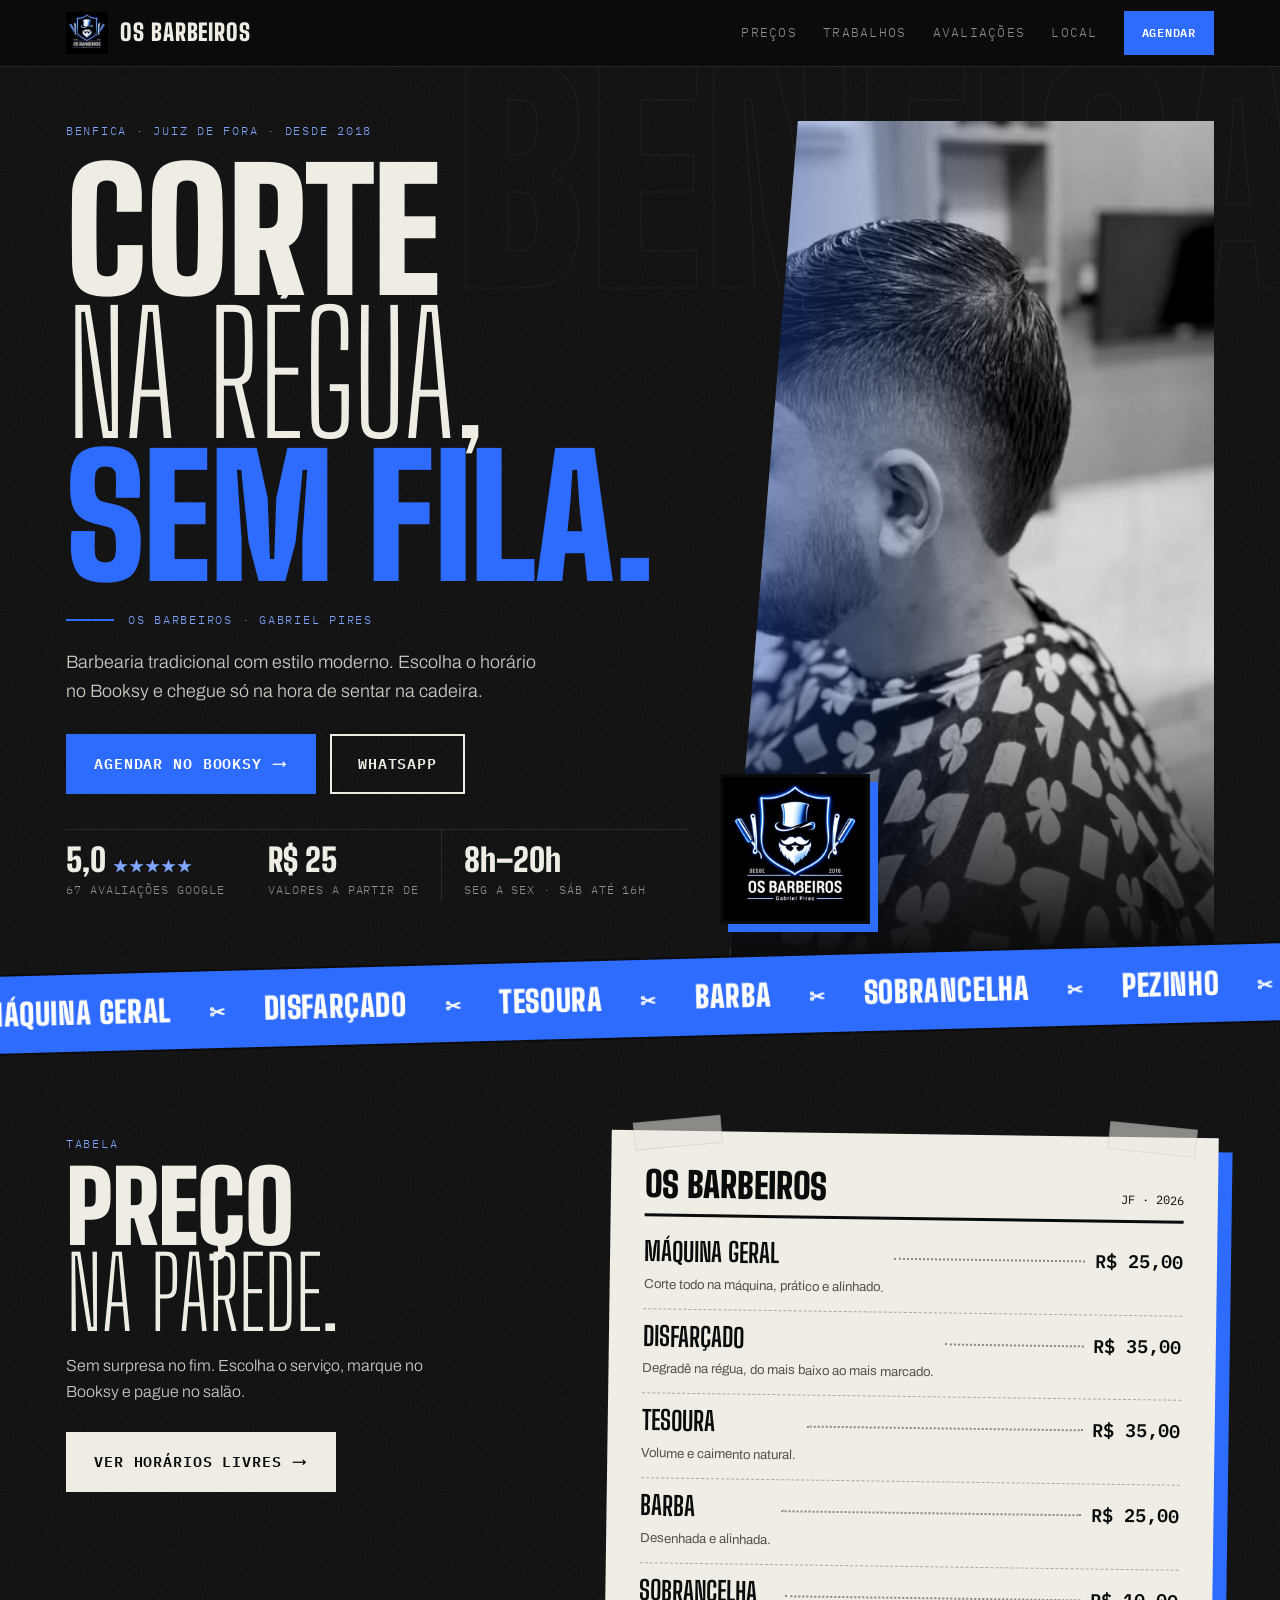
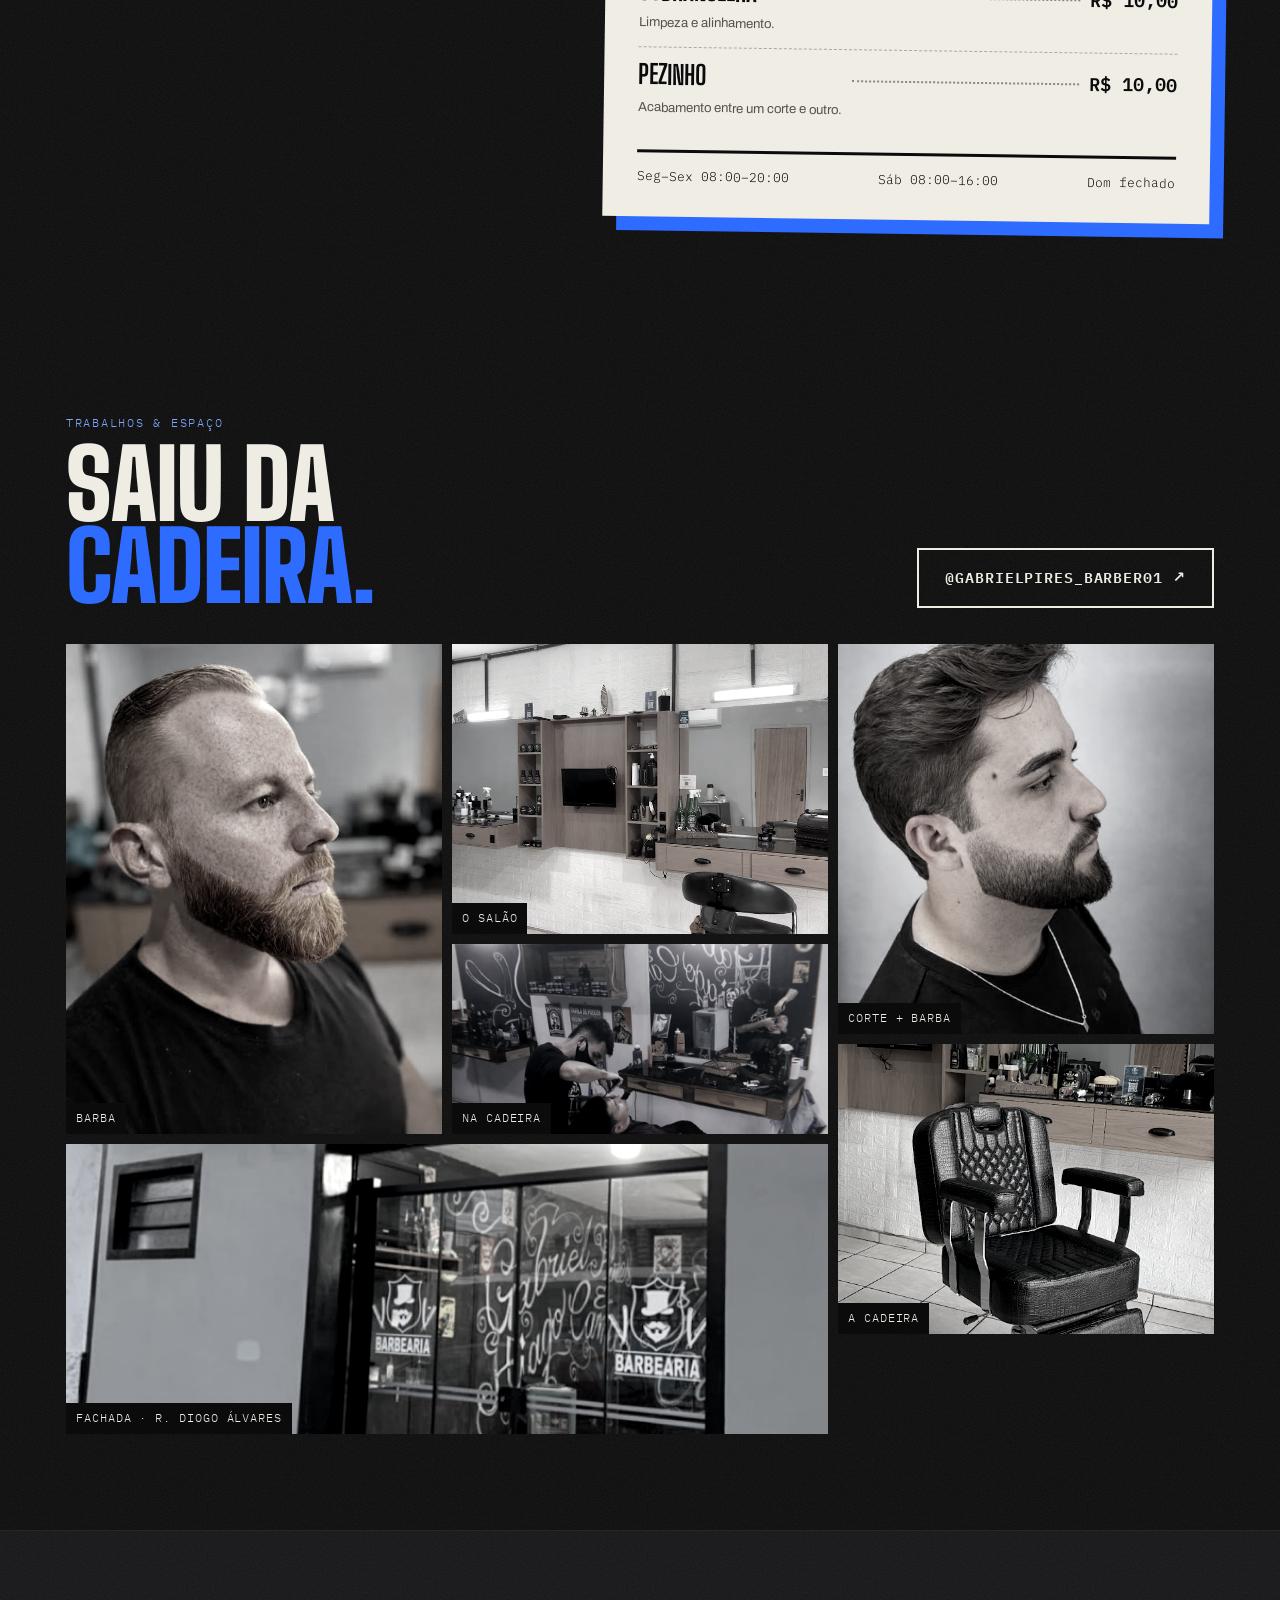
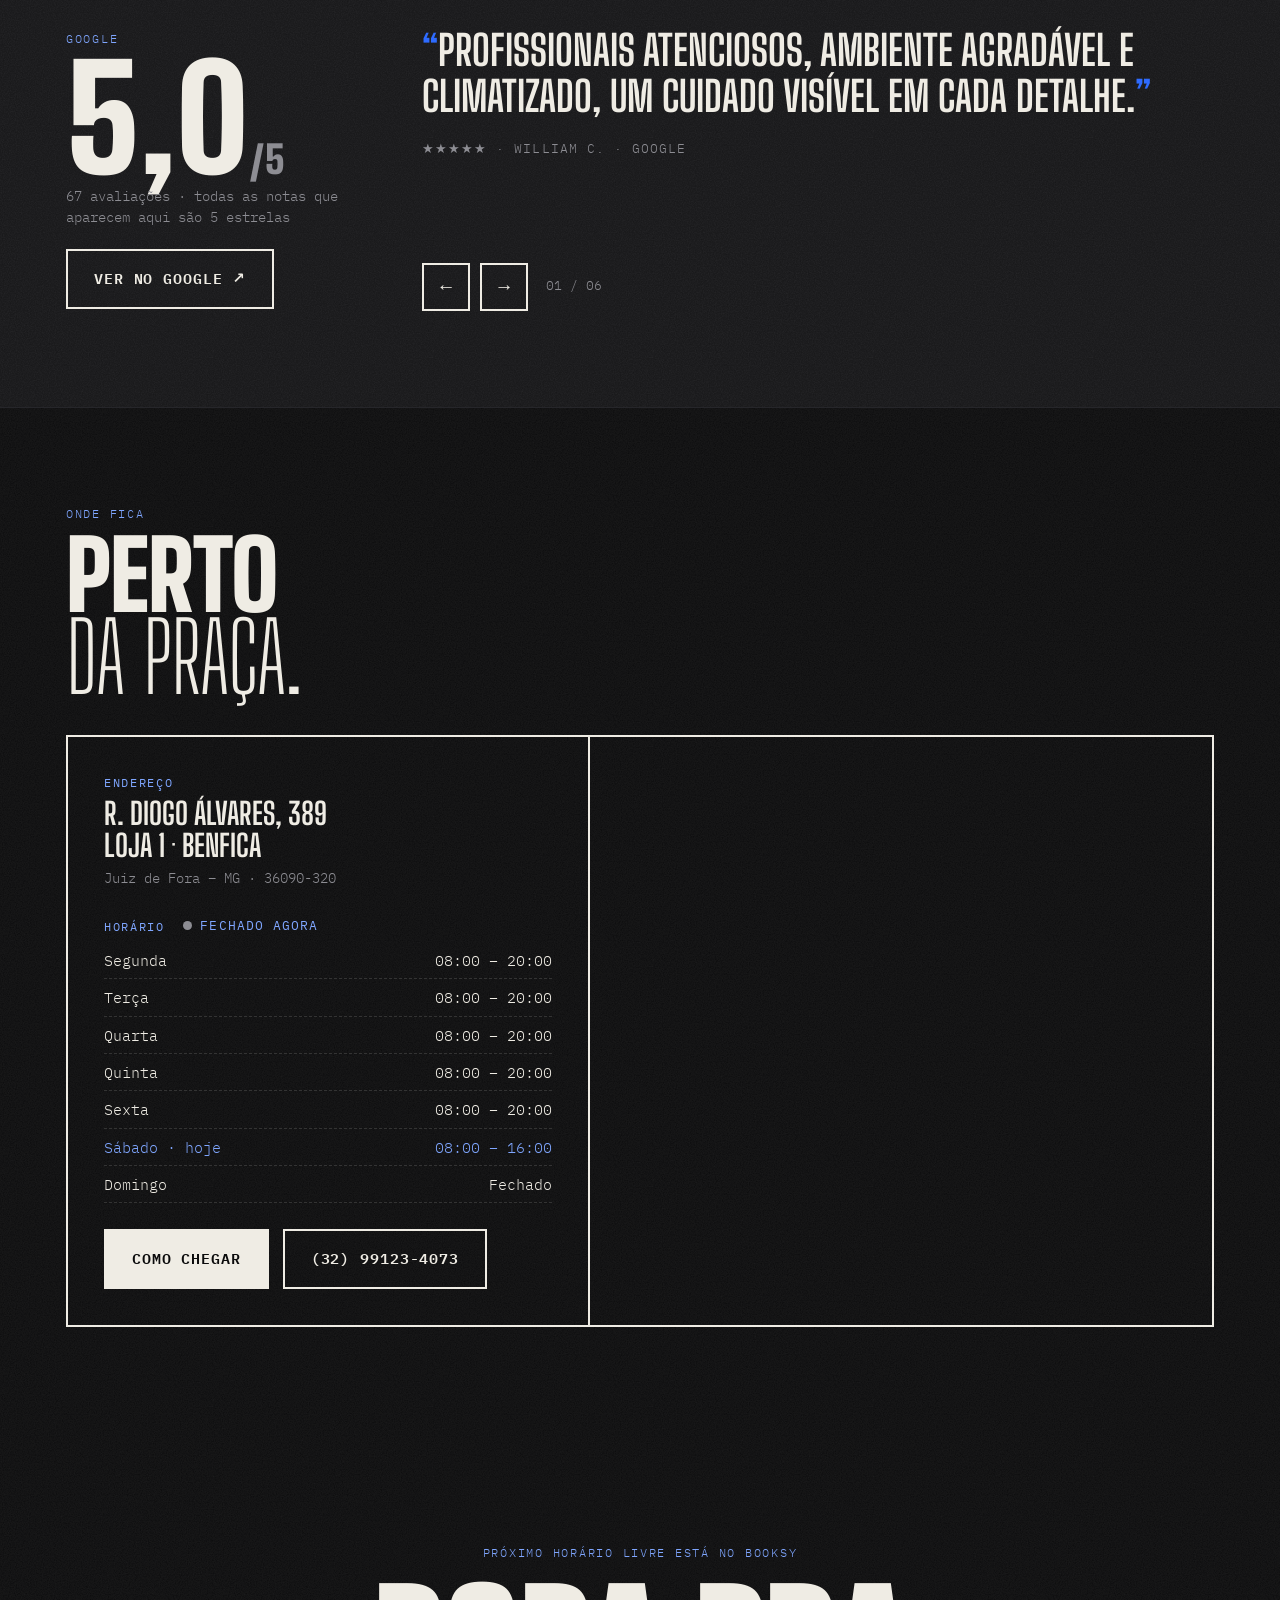
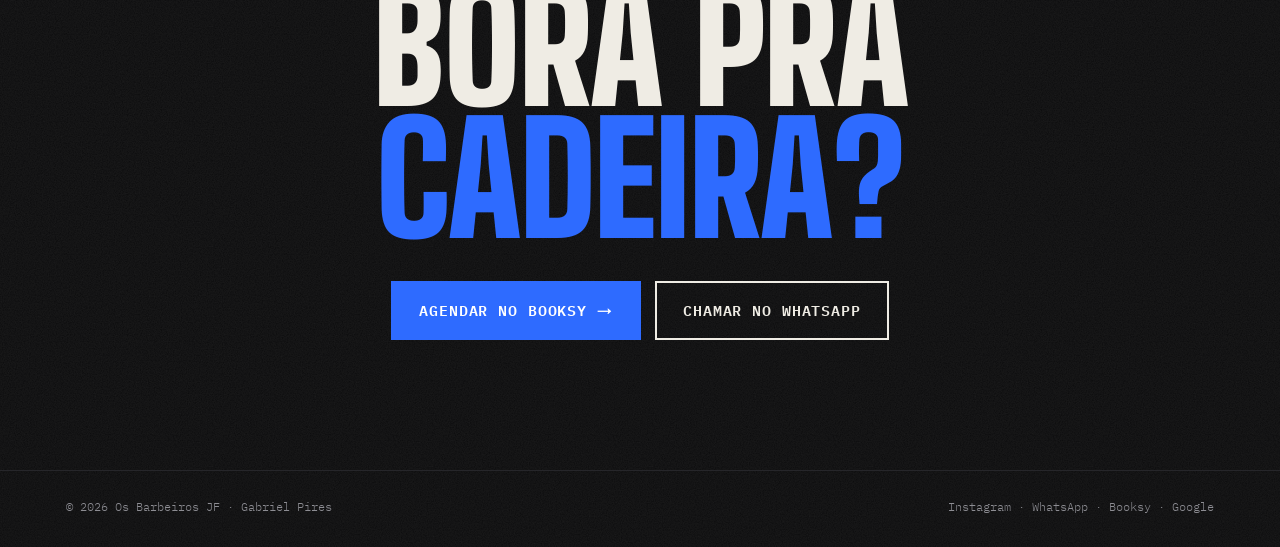
==== index.html @ b31a9f27 "Selo do topo: "valores a partir de" Co-Authored-By: Claude Opus 5.5 <noreply@anthropic.com>" ====
<!doctype html>
<html lang="pt-BR">
<head>
<meta charset="utf-8">
<meta name="viewport" content="width=device-width, initial-scale=1">
<title>Os Barbeiros JF · Gabriel Pires</title>
<meta name="description" content="Barbearia Os Barbeiros JF — Benfica, Juiz de Fora. Nota 5,0 no Google. Máquina, disfarçado, tesoura, barba. Agende pelo Booksy.">
<meta name="theme-color" content="#0b0b0c">
<link rel="icon" href="fotos/favicon.png">
<link rel="apple-touch-icon" href="fotos/logo-180.png">
<link rel="preconnect" href="https://fonts.googleapis.com">
<link rel="preconnect" href="https://fonts.gstatic.com" crossorigin>
<link href="https://fonts.googleapis.com/css2?family=Big+Shoulders+Display:wght@300;700;900&family=IBM+Plex+Mono:wght@400;600&family=Archivo:wght@300;400;600&display=swap" rel="stylesheet">
<style>
  /* ========= Identidade: asfalto, cartaz e azul elétrico da logo ========= */
  :root {
    --asfalto: #0b0b0c;
    --concreto: #151517;
    --concreto-2: #1f1f22;
    --cartaz: #efece4;
    --tinta: #0b0b0c;
    --cinza: #8d8d93;
    --azul: #2e6bff;
    --azul-claro: #7fa6ff;
    --display: "Big Shoulders Display", Impact, sans-serif;
    --mono: "IBM Plex Mono", ui-monospace, monospace;
    --texto: "Archivo", system-ui, sans-serif;
    --ruido: url("data:image/svg+xml,%3Csvg xmlns='http://www.w3.org/2000/svg' width='220' height='220'%3E%3Cfilter id='n'%3E%3CfeTurbulence type='fractalNoise' baseFrequency='.85' numOctaves='3' stitchTiles='stitch'/%3E%3CfeColorMatrix values='0 0 0 0 1 0 0 0 0 1 0 0 0 0 1 0 0 0 .07 0'/%3E%3C/filter%3E%3Crect width='100%25' height='100%25' filter='url(%23n)'/%3E%3C/svg%3E");
  }
  * { box-sizing: border-box; margin: 0; padding: 0; }
  html { scroll-behavior: smooth; }
  body { background: var(--asfalto) var(--ruido); color: var(--cartaz); font-family: var(--texto); font-weight: 300; line-height: 1.6; overflow-x: hidden; }
  a { color: inherit; text-decoration: none; }
  img { max-width: 100%; display: block; }
  .wrap { max-width: 1180px; margin: 0 auto; padding: 0 16px; }
  .mono { font-family: var(--mono); }
  .rotulo { font-family: var(--mono); font-size: .78rem; letter-spacing: .14em; text-transform: uppercase; color: var(--azul-claro); }
  .titulo { font-family: var(--display); font-weight: 900; text-transform: uppercase; line-height: .86; letter-spacing: -.01em; font-size: clamp(3rem, 9vw, 7.5rem); }
  .titulo .fino { font-weight: 300; }
  .titulo .azul { color: var(--azul); }
  section { padding: 96px 0; position: relative; }

  /* Botões: blocos sólidos, sem arredondar demais */
  .btn { display: inline-flex; align-items: center; gap: 10px; padding: 16px 26px; font-family: var(--mono); font-weight: 600; font-size: .92rem; letter-spacing: .06em; text-transform: uppercase; border: 2px solid var(--cartaz); transition: transform .15s, background .15s, color .15s, box-shadow .15s; }
  .btn:hover { transform: translate(-3px, -3px); box-shadow: 6px 6px 0 var(--azul); }
  .btn-azul { background: var(--azul); border-color: var(--azul); color: #fff; }
  .btn-azul:hover { box-shadow: 6px 6px 0 var(--cartaz); }
  .btn-claro { background: var(--cartaz); color: var(--tinta); }
  .btn-vazado { color: var(--cartaz); }
  .seta { font-family: var(--texto); font-weight: 600; }

  /* ========= Topo ========= */
  header { position: sticky; top: 0; z-index: 30; background: rgba(11,11,12,.92); backdrop-filter: blur(8px); border-bottom: 1px solid #26262a; }
  header .wrap { display: flex; align-items: center; justify-content: space-between; height: 66px; }
  .marca { display: flex; align-items: center; gap: 12px; }
  .marca img { width: 42px; height: 42px; }
  .marca b { font-family: var(--display); font-weight: 900; font-size: 1.45rem; letter-spacing: .04em; }
  nav { display: flex; gap: 26px; align-items: center; }
  nav a.link { font-family: var(--mono); font-size: .8rem; text-transform: uppercase; letter-spacing: .1em; color: var(--cinza); }
  nav a.link:hover { color: var(--cartaz); }
  nav .btn { padding: 10px 16px; font-size: .78rem; }
  @media (max-width: 860px) { nav a.link { display: none; } }

  /* ========= Hero ========= */
  .hero { padding: 54px 0 0; overflow: hidden; }
  .hero .grade { display: grid; grid-template-columns: 1.15fr 1fr; gap: 40px; align-items: end; }
  @media (max-width: 900px) { .hero .grade { grid-template-columns: 1fr; } }
  .hero .titulo { font-size: clamp(4.2rem, 13vw, 10.5rem); }
  .hero .titulo span { display: block; }
  .linha-entra { opacity: 0; transform: translateY(40%); animation: entra .8s cubic-bezier(.2,.8,.2,1) forwards; }
  @keyframes entra { to { opacity: 1; transform: none; } }
  .hero .assinatura { display: flex; align-items: center; gap: 14px; margin: 22px 0 18px; }
  .hero .assinatura::before { content: ""; width: 48px; height: 2px; background: var(--azul); }
  .hero p.lead { max-width: 470px; font-size: 1.12rem; color: #c9c7c0; }
  .ctas { display: flex; flex-wrap: wrap; gap: 14px; margin-top: 28px; }
  .fatos { display: grid; grid-template-columns: repeat(3, auto); gap: 0; margin-top: 36px; border-top: 1px solid #2a2a2e; width: max-content; max-width: 100%; }
  .fatos div { padding: 14px 22px 0 0; margin-right: 22px; border-right: 1px solid #2a2a2e; }
  .fatos div:last-child { border-right: 0; }
  .fatos b { display: block; font-family: var(--display); font-weight: 900; font-size: 2rem; line-height: 1; }
  .fatos small { font-family: var(--mono); font-size: .72rem; color: var(--cinza); text-transform: uppercase; letter-spacing: .08em; }
  .fatos .estrelas { color: var(--azul-claro); letter-spacing: 2px; }
  @media (max-width: 520px) { .fatos { grid-template-columns: 1fr 1fr; } .fatos div:nth-child(3) { display: none; } }

  .hero-foto { position: relative; align-self: stretch; min-height: 520px; }
  .hero-foto .foto { position: absolute; inset: 0 0 0 0; clip-path: polygon(14% 0, 100% 0, 100% 100%, 0 100%); overflow: hidden; }
  .hero-foto .foto img { width: 100%; height: 100%; object-fit: cover; filter: grayscale(1) contrast(1.15) brightness(.85); }
  .hero-foto .foto::after { content: ""; position: absolute; inset: 0; background: linear-gradient(0deg, var(--asfalto) 0%, transparent 35%), linear-gradient(90deg, rgba(46,107,255,.35), transparent 60%); mix-blend-mode: normal; }
  .hero-foto .selo { position: absolute; left: -10px; bottom: 34px; width: 150px; border: 3px solid var(--asfalto); box-shadow: 8px 8px 0 var(--azul); }
  @media (max-width: 900px) { .hero-foto { min-height: 360px; margin: 0 -16px; } .hero-foto .foto { clip-path: polygon(0 8%, 100% 0, 100% 100%, 0 100%); } .hero-foto .selo { left: 16px; width: 110px; } }
  .letreiro { position: absolute; right: -2vw; top: 0; font-family: var(--display); font-weight: 900; font-size: 22vw; line-height: .8; color: transparent; -webkit-text-stroke: 1px rgba(239,236,228,.06); pointer-events: none; white-space: nowrap; z-index: -1; }

  /* ========= Faixa rolando ========= */
  .faixa { background: var(--azul); color: #fff; overflow: hidden; transform: rotate(-1.5deg); margin: 0 -20px; border-top: 2px solid var(--asfalto); border-bottom: 2px solid var(--asfalto); }
  .faixa div { display: flex; gap: 38px; width: max-content; padding: 14px 0; animation: rola 28s linear infinite; font-family: var(--display); font-weight: 900; font-size: 1.9rem; text-transform: uppercase; letter-spacing: .02em; }
  .faixa span::after { content: "✂"; margin-left: 38px; font-size: 1.2rem; vertical-align: middle; }
  @keyframes rola { to { transform: translateX(-50%); } }

  /* ========= Preços: cartaz colado na parede ========= */
  .precos .grade { display: grid; grid-template-columns: 1fr 1.25fr; gap: 56px; align-items: start; }
  @media (max-width: 900px) { .precos .grade { grid-template-columns: 1fr; gap: 32px; } }
  .precos .titulo { font-size: clamp(3.2rem, 8vw, 6.2rem); margin: 10px 0 18px; }
  .precos p.lead { color: #c9c7c0; max-width: 380px; }
  .cartaz { background: var(--cartaz) var(--ruido); color: var(--tinta); padding: 36px 34px 30px; transform: rotate(.8deg); box-shadow: 14px 14px 0 var(--azul); position: relative; }
  .cartaz::before, .cartaz::after { content: ""; position: absolute; top: -12px; width: 86px; height: 26px; background: rgba(239,236,228,.55); border: 1px solid rgba(0,0,0,.08); }
  .cartaz::before { left: 22px; transform: rotate(-6deg); }
  .cartaz::after { right: 22px; transform: rotate(5deg); }
  .cartaz h3 { font-family: var(--display); font-weight: 900; font-size: 2.2rem; text-transform: uppercase; line-height: 1; border-bottom: 3px solid var(--tinta); padding-bottom: 12px; margin-bottom: 8px; display: flex; justify-content: space-between; align-items: baseline; }
  .cartaz h3 small { font-family: var(--mono); font-size: .75rem; font-weight: 400; }
  .item-preco { display: flex; align-items: baseline; gap: 10px; padding: 14px 0; border-bottom: 1px dashed rgba(11,11,12,.3); }
  .item-preco:last-of-type { border-bottom: 0; }
  .item-preco b { font-family: var(--display); font-weight: 700; font-size: 1.65rem; text-transform: uppercase; line-height: 1; }
  .item-preco i { flex: 1; border-bottom: 2px dotted rgba(11,11,12,.45); transform: translateY(-5px); }
  .item-preco span { font-family: var(--mono); font-weight: 600; font-size: 1.15rem; white-space: nowrap; }
  .item-preco > div { min-width: 0; }
  .item-preco small { display: block; font-size: .82rem; color: #55534d; margin-top: 4px; font-weight: 400; }
  .cartaz .rodape { margin-top: 18px; padding-top: 14px; border-top: 3px solid var(--tinta); display: flex; justify-content: space-between; flex-wrap: wrap; gap: 10px; font-family: var(--mono); font-size: .8rem; }

  /* ========= Trabalhos ========= */
  .cab { display: flex; justify-content: space-between; align-items: end; gap: 20px; flex-wrap: wrap; margin-bottom: 36px; }
  .cab .titulo { font-size: clamp(3rem, 8vw, 6rem); margin-top: 10px; }
  .mosaico { display: grid; grid-template-columns: repeat(12, 1fr); grid-auto-rows: 90px; gap: 10px; }
  .mosaico a { position: relative; overflow: hidden; background: var(--concreto-2); }
  .mosaico img { width: 100%; height: 100%; object-fit: cover; filter: grayscale(.85) contrast(1.1); transition: filter .35s, transform .5s; }
  .mosaico a:hover img { filter: none; transform: scale(1.04); }
  .mosaico a::after { content: attr(data-legenda); position: absolute; left: 0; bottom: 0; background: var(--asfalto); color: var(--cartaz); font-family: var(--mono); font-size: .72rem; text-transform: uppercase; letter-spacing: .08em; padding: 6px 10px; }
  .m1 { grid-column: span 4; grid-row: span 5; } .m2 { grid-column: span 4; grid-row: span 3; } .m3 { grid-column: span 4; grid-row: span 4; }
  .m4 { grid-column: span 4; grid-row: span 2; } .m5 { grid-column: span 4; grid-row: span 3; } .m6 { grid-column: span 8; grid-row: span 3; }
  @media (max-width: 760px) { .mosaico { grid-template-columns: repeat(2, 1fr); grid-auto-rows: 150px; } .mosaico a { grid-column: span 1 !important; grid-row: span 1 !important; } .mosaico .m1, .mosaico .m6 { grid-column: span 2 !important; grid-row: span 2 !important; } }

  /* ========= Avaliações ========= */
  .avaliacoes { background: var(--concreto) var(--ruido); border-top: 1px solid #26262a; border-bottom: 1px solid #26262a; }
  .aval-grade { display: grid; grid-template-columns: 300px 1fr; gap: 56px; align-items: center; }
  @media (max-width: 860px) { .aval-grade { grid-template-columns: 1fr; gap: 28px; } }
  .nota { font-family: var(--display); font-weight: 900; font-size: 9rem; line-height: .8; }
  .nota small { font-size: 2.4rem; color: var(--cinza); }
  .citacao { position: relative; min-height: 210px; }
  .citacao blockquote { font-family: var(--display); font-weight: 700; font-size: clamp(1.7rem, 3.4vw, 2.6rem); line-height: 1.12; text-transform: uppercase; }
  .citacao blockquote::before { content: "“"; color: var(--azul); }
  .citacao blockquote::after { content: "”"; color: var(--azul); }
  .citacao cite { display: block; margin-top: 18px; font-style: normal; font-family: var(--mono); font-size: .82rem; color: var(--cinza); text-transform: uppercase; letter-spacing: .08em; }
  .citacao .troca { animation: aparece .45s ease; }
  @keyframes aparece { from { opacity: 0; transform: translateY(10px); } }
  .controles { display: flex; gap: 10px; align-items: center; margin-top: 26px; }
  .controles button { width: 48px; height: 48px; background: transparent; color: var(--cartaz); border: 2px solid var(--cartaz); font-size: 1.2rem; cursor: pointer; transition: background .15s, color .15s; }
  .controles button:hover { background: var(--cartaz); color: var(--tinta); }
  .controles .cont { font-family: var(--mono); font-size: .8rem; color: var(--cinza); margin-left: 8px; }

  /* ========= Local ========= */
  .local .grade { display: grid; grid-template-columns: 1fr 1.2fr; gap: 0; border: 2px solid var(--cartaz); }
  @media (max-width: 860px) { .local .grade { grid-template-columns: 1fr; } }
  .local .info { padding: 36px; display: grid; gap: 26px; align-content: start; }
  .local h4 { font-family: var(--mono); font-size: .75rem; letter-spacing: .14em; text-transform: uppercase; color: var(--azul-claro); margin-bottom: 6px; font-weight: 400; }
  .local .end { font-family: var(--display); font-weight: 700; font-size: 1.9rem; line-height: 1.05; text-transform: uppercase; }
  .horarios { font-family: var(--mono); font-size: .95rem; }
  .horarios div { display: flex; justify-content: space-between; gap: 12px; padding: 6px 0; border-bottom: 1px dashed #333; }
  .horarios .hoje { color: var(--azul-claro); }
  .status { display: inline-flex; align-items: center; gap: 8px; font-family: var(--mono); font-size: .8rem; text-transform: uppercase; letter-spacing: .08em; }
  .status::before { content: ""; width: 9px; height: 9px; border-radius: 50%; background: var(--cinza); }
  .status.aberto::before { background: #2ee67a; box-shadow: 0 0 10px #2ee67a; }
  .mapa { min-height: 420px; border-left: 2px solid var(--cartaz); }
  @media (max-width: 860px) { .mapa { border-left: 0; border-top: 2px solid var(--cartaz); min-height: 320px; } }
  .mapa iframe { width: 100%; height: 100%; min-height: inherit; border: 0; filter: grayscale(1) invert(.92) contrast(1.05); display: block; }

  /* ========= Final ========= */
  .final { text-align: center; padding: 120px 0 130px; overflow: hidden; }
  .final .titulo { font-size: clamp(3.6rem, 12vw, 10rem); }
  .final .ctas { justify-content: center; }
  footer { border-top: 1px solid #26262a; padding: 26px 0 30px; font-family: var(--mono); font-size: .78rem; color: var(--cinza); }
  footer .wrap { display: flex; flex-wrap: wrap; gap: 14px; justify-content: space-between; }
  footer a:hover { color: var(--cartaz); }

  /* ========= Barra fixa no celular (agendar rápido) ========= */
  .barra-cel { display: none; }
  @media (max-width: 760px) {
    .barra-cel { display: grid; grid-template-columns: 1.6fr 1fr; position: fixed; left: 0; right: 0; bottom: 0; z-index: 40; border-top: 2px solid var(--asfalto); }
    .barra-cel a { padding: 17px 10px; text-align: center; font-family: var(--mono); font-weight: 600; font-size: .9rem; text-transform: uppercase; letter-spacing: .06em; }
    .barra-cel .ag { background: var(--azul); color: #fff; }
    .barra-cel .wa { background: var(--cartaz); color: var(--tinta); }
    body { padding-bottom: 58px; }
    section { padding: 72px 0; }
  }

  .revela { opacity: 0; transform: translateY(28px); transition: opacity .7s, transform .7s; }
  .revela.on { opacity: 1; transform: none; }
  @media (prefers-reduced-motion: reduce) {
    *, *::before, *::after { animation: none !important; transition: none !important; }
    .linha-entra, .revela { opacity: 1; transform: none; }
  }
</style>
</head>
<body>

<header>
  <div class="wrap">
    <a href="#" class="marca"><img src="fotos/logo.jpg" alt="Logo Os Barbeiros"><b>OS BARBEIROS</b></a>
    <nav>
      <a class="link" href="#precos">Preços</a>
      <a class="link" href="#trabalhos">Trabalhos</a>
      <a class="link" href="#avaliacoes">Avaliações</a>
      <a class="link" href="#local">Local</a>
      <a class="btn btn-azul js-booksy" href="#" target="_blank" rel="noopener">Agendar</a>
    </nav>
  </div>
</header>

<main>
  <!-- HERO -->
  <section class="hero">
    <div class="letreiro" aria-hidden="true">BENFICA</div>
    <div class="wrap grade">
      <div style="padding-bottom:56px">
        <div class="rotulo linha-entra" style="animation-delay:.05s">Benfica · Juiz de Fora · desde 2018</div>
        <h1 class="titulo" style="margin-top:18px">
          <span class="linha-entra" style="animation-delay:.15s">Corte</span>
          <span class="linha-entra fino" style="animation-delay:.27s">na régua,</span>
          <span class="linha-entra azul" style="animation-delay:.39s">sem fila.</span>
        </h1>
        <div class="assinatura rotulo linha-entra" style="animation-delay:.55s">Os Barbeiros · Gabriel Pires</div>
        <p class="lead linha-entra" style="animation-delay:.62s">Barbearia tradicional com estilo moderno. Escolha o horário no Booksy e chegue só na hora de sentar na cadeira.</p>
        <div class="ctas linha-entra" style="animation-delay:.72s">
          <a class="btn btn-azul js-booksy" href="#" target="_blank" rel="noopener">Agendar no Booksy <span class="seta">→</span></a>
          <a class="btn btn-vazado js-whatsapp" href="#" target="_blank" rel="noopener">WhatsApp</a>
        </div>
        <div class="fatos linha-entra" style="animation-delay:.85s">
          <a class="js-google" href="#" target="_blank" rel="noopener"><div><b>5,0 <span class="estrelas" style="font-size:1rem">★★★★★</span></b><small>67 avaliações Google</small></div></a>
          <div><b>R$ 25</b><small>valores a partir de</small></div>
          <div><b>8h–20h</b><small>seg a sex · sáb até 16h</small></div>
        </div>
      </div>
      <div class="hero-foto linha-entra" style="animation-delay:.3s">
        <div class="foto"><img src="fotos/corte2.jpg" alt="Corte disfarçado feito na barbearia"></div>
        <img class="selo" src="fotos/logo.jpg" alt="">
      </div>
    </div>
  </section>

  <div class="faixa" aria-hidden="true"><div id="faixa"></div></div>

  <!-- PREÇOS -->
  <section id="precos" class="precos">
    <div class="wrap grade revela">
      <div>
        <div class="rotulo">Tabela</div>
        <h2 class="titulo">Preço<br><span class="fino">na parede.</span></h2>
        <p class="lead">Sem surpresa no fim. Escolha o serviço, marque no Booksy e pague no salão.</p>
        <div class="ctas"><a class="btn btn-claro js-booksy" href="#" target="_blank" rel="noopener">Ver horários livres <span class="seta">→</span></a></div>
      </div>
      <div class="cartaz">
        <h3>Os Barbeiros <small>JF · 2026</small></h3>
        <div id="lista-precos"></div>
        <div class="rodape"><span>Seg–Sex 08:00–20:00</span><span>Sáb 08:00–16:00</span><span>Dom fechado</span></div>
      </div>
    </div>
  </section>

  <!-- TRABALHOS -->
  <section id="trabalhos">
    <div class="wrap revela">
      <div class="cab">
        <div><div class="rotulo">Trabalhos &amp; espaço</div><h2 class="titulo">Saiu da<br><span class="azul">cadeira.</span></h2></div>
        <a class="btn btn-vazado js-instagram" href="#" target="_blank" rel="noopener">@gabrielpires_barber01 <span class="seta">↗</span></a>
      </div>
      <div class="mosaico">
        <a class="m1 js-instagram" href="#" target="_blank" rel="noopener" data-legenda="Barba"><img src="fotos/corte1.jpg" alt="Barba ruiva modelada" loading="lazy"></a>
        <a class="m2 js-google" href="#" target="_blank" rel="noopener" data-legenda="O salão"><img src="fotos/salao2.jpg" alt="Bancadas do salão" loading="lazy"></a>
        <a class="m3 js-instagram" href="#" target="_blank" rel="noopener" data-legenda="Corte + barba"><img src="fotos/corte3.jpg" alt="Corte com barba alinhada" loading="lazy"></a>
        <a class="m4 js-google" href="#" target="_blank" rel="noopener" data-legenda="Na cadeira"><img src="fotos/atendimento.jpg" alt="Barbeiro atendendo" loading="lazy"></a>
        <a class="m5 js-google" href="#" target="_blank" rel="noopener" data-legenda="A cadeira"><img src="fotos/cadeira.jpg" alt="Cadeira de barbeiro" loading="lazy"></a>
        <a class="m6 js-google" href="#" target="_blank" rel="noopener" data-legenda="Fachada · R. Diogo Álvares"><img src="fotos/fachada.jpg" alt="Fachada da barbearia" loading="lazy" style="object-position:center 55%"></a>
      </div>
    </div>
  </section>

  <!-- AVALIAÇÕES -->
  <section id="avaliacoes" class="avaliacoes">
    <div class="wrap aval-grade revela">
      <div>
        <div class="rotulo">Google</div>
        <div class="nota" style="margin-top:12px">5,0<small>/5</small></div>
        <p class="mono" style="color:var(--cinza);font-size:.85rem;margin-top:10px">67 avaliações · todas as notas que aparecem aqui são 5 estrelas</p>
        <a class="btn btn-vazado js-google" href="#" target="_blank" rel="noopener" style="margin-top:20px">Ver no Google <span class="seta">↗</span></a>
      </div>
      <div>
        <div class="citacao" id="citacao" aria-live="polite"></div>
        <div class="controles">
          <button id="ant" aria-label="Avaliação anterior">←</button>
          <button id="prox" aria-label="Próxima avaliação">→</button>
          <span class="cont" id="cont"></span>
        </div>
      </div>
    </div>
  </section>

  <!-- LOCAL -->
  <section id="local" class="local">
    <div class="wrap revela">
      <div class="cab"><div><div class="rotulo">Onde fica</div><h2 class="titulo">Perto<br><span class="fino">da praça.</span></h2></div></div>
      <div class="grade">
        <div class="info">
          <div><h4>Endereço</h4><p class="end">R. Diogo Álvares, 389<br>Loja 1 · Benfica</p><p class="mono" style="color:var(--cinza);font-size:.85rem;margin-top:6px">Juiz de Fora – MG · 36090-320</p></div>
          <div><h4>Horário <span class="status" id="status" style="margin-left:10px"></span></h4><div class="horarios" id="horarios"></div></div>
          <div class="ctas" style="margin-top:0">
            <a class="btn btn-claro js-google" href="#" target="_blank" rel="noopener">Como chegar</a>
            <a class="btn btn-vazado js-whatsapp" href="#" target="_blank" rel="noopener">(32) 99123-4073</a>
          </div>
        </div>
        <div class="mapa">
          <iframe loading="lazy" referrerpolicy="no-referrer-when-downgrade" title="Mapa da barbearia"
            src="https://www.google.com/maps?q=Barbearia+Os+Barbeiros+JF,+R.+Diogo+%C3%81lvares,+389,+Juiz+de+Fora+-+MG&output=embed"></iframe>
        </div>
      </div>
    </div>
  </section>

  <!-- FINAL -->
  <section class="final">
    <div class="wrap revela">
      <div class="rotulo">Próximo horário livre está no Booksy</div>
      <h2 class="titulo" style="margin:18px 0 36px">Bora pra<br><span class="azul">cadeira?</span></h2>
      <div class="ctas">
        <a class="btn btn-azul js-booksy" href="#" target="_blank" rel="noopener">Agendar no Booksy <span class="seta">→</span></a>
        <a class="btn btn-vazado js-whatsapp" href="#" target="_blank" rel="noopener">Chamar no WhatsApp</a>
      </div>
    </div>
  </section>
</main>

<footer>
  <div class="wrap">
    <span>© <span id="ano"></span> Os Barbeiros JF · Gabriel Pires</span>
    <span><a class="js-instagram" href="#" target="_blank" rel="noopener">Instagram</a> · <a class="js-whatsapp" href="#" target="_blank" rel="noopener">WhatsApp</a> · <a class="js-booksy" href="#" target="_blank" rel="noopener">Booksy</a> · <a class="js-google" href="#" target="_blank" rel="noopener">Google</a></span>
  </div>
</footer>

<div class="barra-cel">
  <a class="ag js-booksy" href="#" target="_blank" rel="noopener">Agendar →</a>
  <a class="wa js-whatsapp" href="#" target="_blank" rel="noopener">WhatsApp</a>
</div>

<script>
  // ============ CONFIGURAÇÃO — edite só aqui ============
  const CONFIG = {
    // TODO: colar aqui o link do perfil no Booksy
    booksy: "https://booksy.com/",
    instagram: "https://www.instagram.com/gabrielpires_barber01/",
    google: "https://maps.app.goo.gl/CE2bm7PWRhQGa71v7",
    whatsapp: "https://wa.me/5532991234073?text=" + encodeURIComponent("Olá! Vim pelo site e gostaria de agendar um horário."),

    servicos: [
      { nome: "Máquina geral", desc: "Corte todo na máquina, prático e alinhado.", preco: 25 },
      { nome: "Disfarçado",    desc: "Degradê na régua, do mais baixo ao mais marcado.", preco: 35 },
      { nome: "Tesoura",       desc: "Volume e caimento natural.", preco: 35 },
      { nome: "Barba",         desc: "Desenhada e alinhada.", preco: 25 },
      { nome: "Sobrancelha",   desc: "Limpeza e alinhamento.", preco: 10 },
      { nome: "Pezinho",       desc: "Acabamento entre um corte e outro.", preco: 10 },
    ],

    // 0 = domingo ... 6 = sábado
    horarios: { 0: null, 1: ["08:00", "20:00"], 2: ["08:00", "20:00"], 3: ["08:00", "20:00"], 4: ["08:00", "20:00"], 5: ["08:00", "20:00"], 6: ["08:00", "16:00"] },

    // Avaliações reais do Google (5 estrelas)
    avaliacoes: [
      { nome: "William C.", texto: "Profissionais atenciosos, ambiente agradável e climatizado, um cuidado visível em cada detalhe." },
      { nome: "Raphael C.", texto: "Excelentes profissionais. Saí na régua e 10 anos mais novo." },
      { nome: "Yuri Q.", texto: "Corto lá toda semana. Marco o horário e nunca tem atraso." },
      { nome: "Sharda V.", texto: "Profissional muito caprichoso. O corte ficou do jeito que eu queria." },
      { nome: "Christian C.", texto: "Corte de qualidade, atenciosos demais com todos os clientes, preço acessível para todos." },
      { nome: "Gleiton S.", texto: "Todas as vezes que venho da Itália só corto com o Gabriel, nota 1.000." },
    ],
  };
  // ======================================================

  const $ = s => document.querySelector(s);
  const setLinks = (cls, url) => document.querySelectorAll(cls).forEach(a => a.href = url);
  setLinks(".js-booksy", CONFIG.booksy);
  setLinks(".js-instagram", CONFIG.instagram);
  setLinks(".js-google", CONFIG.google);
  setLinks(".js-whatsapp", CONFIG.whatsapp);
  $("#ano").textContent = new Date().getFullYear();

  const reais = v => "R$ " + v.toFixed(2).replace(".", ",");
  const esc = s => String(s).replace(/[&<>"]/g, c => ({ "&": "&amp;", "<": "&lt;", ">": "&gt;", '"': "&quot;" }[c]));

  // Tabela de preços (cartaz)
  $("#lista-precos").innerHTML = CONFIG.servicos.map(s =>
    `<div class="item-preco"><div><b>${esc(s.nome)}</b><small>${esc(s.desc)}</small></div><i></i><span>${reais(s.preco)}</span></div>`).join("");

  // Faixa rolando (duplicada para o loop não ter emenda)
  const nomes = CONFIG.servicos.map(s => `<span>${esc(s.nome)}</span>`).join("");
  $("#faixa").innerHTML = nomes + nomes + nomes + nomes;

  // Horário + "aberto agora" no fuso de Juiz de Fora
  const DIAS = ["Domingo", "Segunda", "Terça", "Quarta", "Quinta", "Sexta", "Sábado"];
  const agora = new Date(new Date().toLocaleString("en-US", { timeZone: "America/Sao_Paulo" }));
  const hoje = agora.getDay(), min = agora.getHours() * 60 + agora.getMinutes();
  const m = h => +h.slice(0, 2) * 60 + +h.slice(3);
  $("#horarios").innerHTML = [1, 2, 3, 4, 5, 6, 0].map(d => {
    const h = CONFIG.horarios[d];
    return `<div class="${d === hoje ? "hoje" : ""}"><span>${DIAS[d]}${d === hoje ? " · hoje" : ""}</span><span>${h ? h.join(" – ") : "Fechado"}</span></div>`;
  }).join("");
  const hh = CONFIG.horarios[hoje];
  const aberto = hh && min >= m(hh[0]) && min < m(hh[1]);
  $("#status").textContent = aberto ? `Aberto · fecha ${hh[1]}` : "Fechado agora";
  $("#status").classList.toggle("aberto", !!aberto);

  // Avaliações: uma por vez, troca sozinha
  let i = 0, timer;
  const mostra = n => {
    i = (n + CONFIG.avaliacoes.length) % CONFIG.avaliacoes.length;
    const r = CONFIG.avaliacoes[i];
    $("#citacao").innerHTML = `<div class="troca"><blockquote>${esc(r.texto)}</blockquote><cite>★★★★★ · ${esc(r.nome)} · Google</cite></div>`;
    $("#cont").textContent = `${String(i + 1).padStart(2, "0")} / ${String(CONFIG.avaliacoes.length).padStart(2, "0")}`;
  };
  const auto = () => { clearInterval(timer); timer = setInterval(() => mostra(i + 1), 7000); };
  $("#ant").onclick = () => { mostra(i - 1); auto(); };
  $("#prox").onclick = () => { mostra(i + 1); auto(); };
  mostra(0); auto();

  // Revela as seções ao rolar
  const io = new IntersectionObserver(es => es.forEach(e => { if (e.isIntersecting) { e.target.classList.add("on"); io.unobserve(e.target); } }), { threshold: .12 });
  document.querySelectorAll(".revela").forEach(el => io.observe(el));
</script>
</body>
</html>
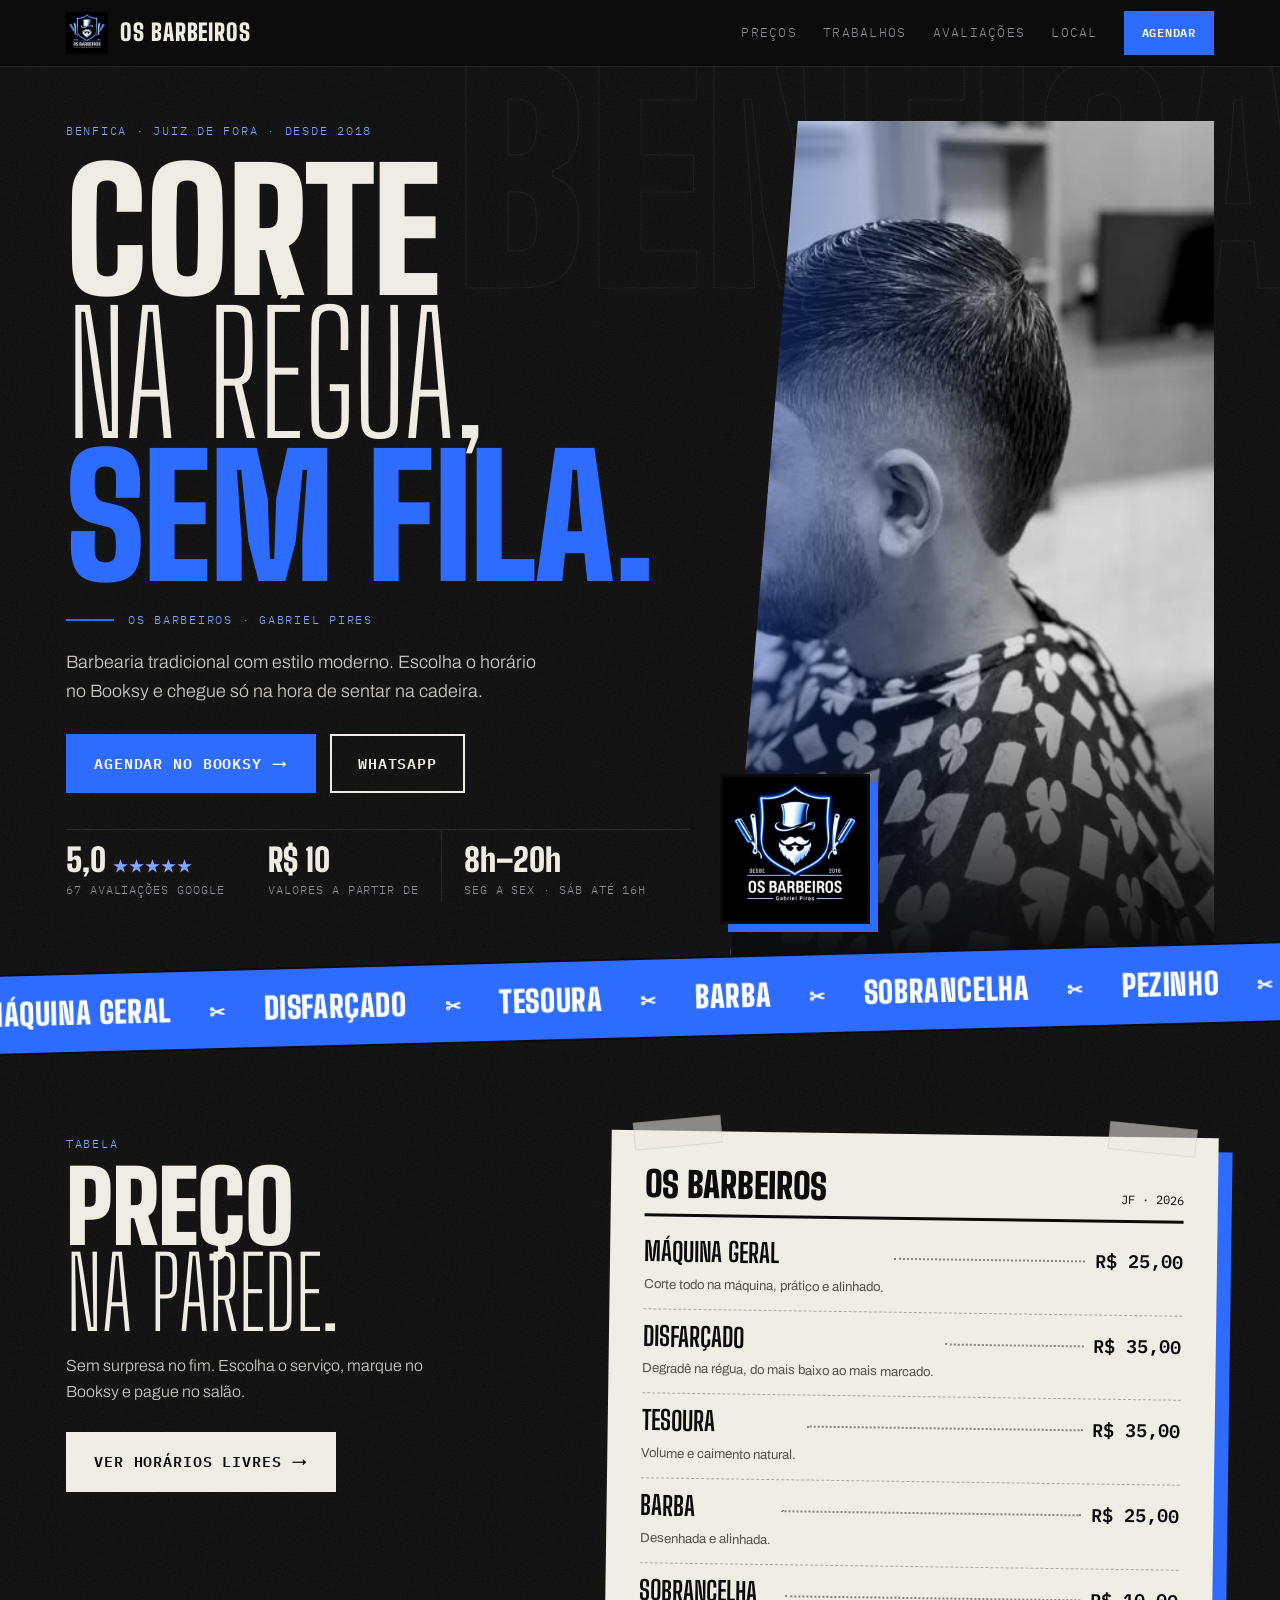
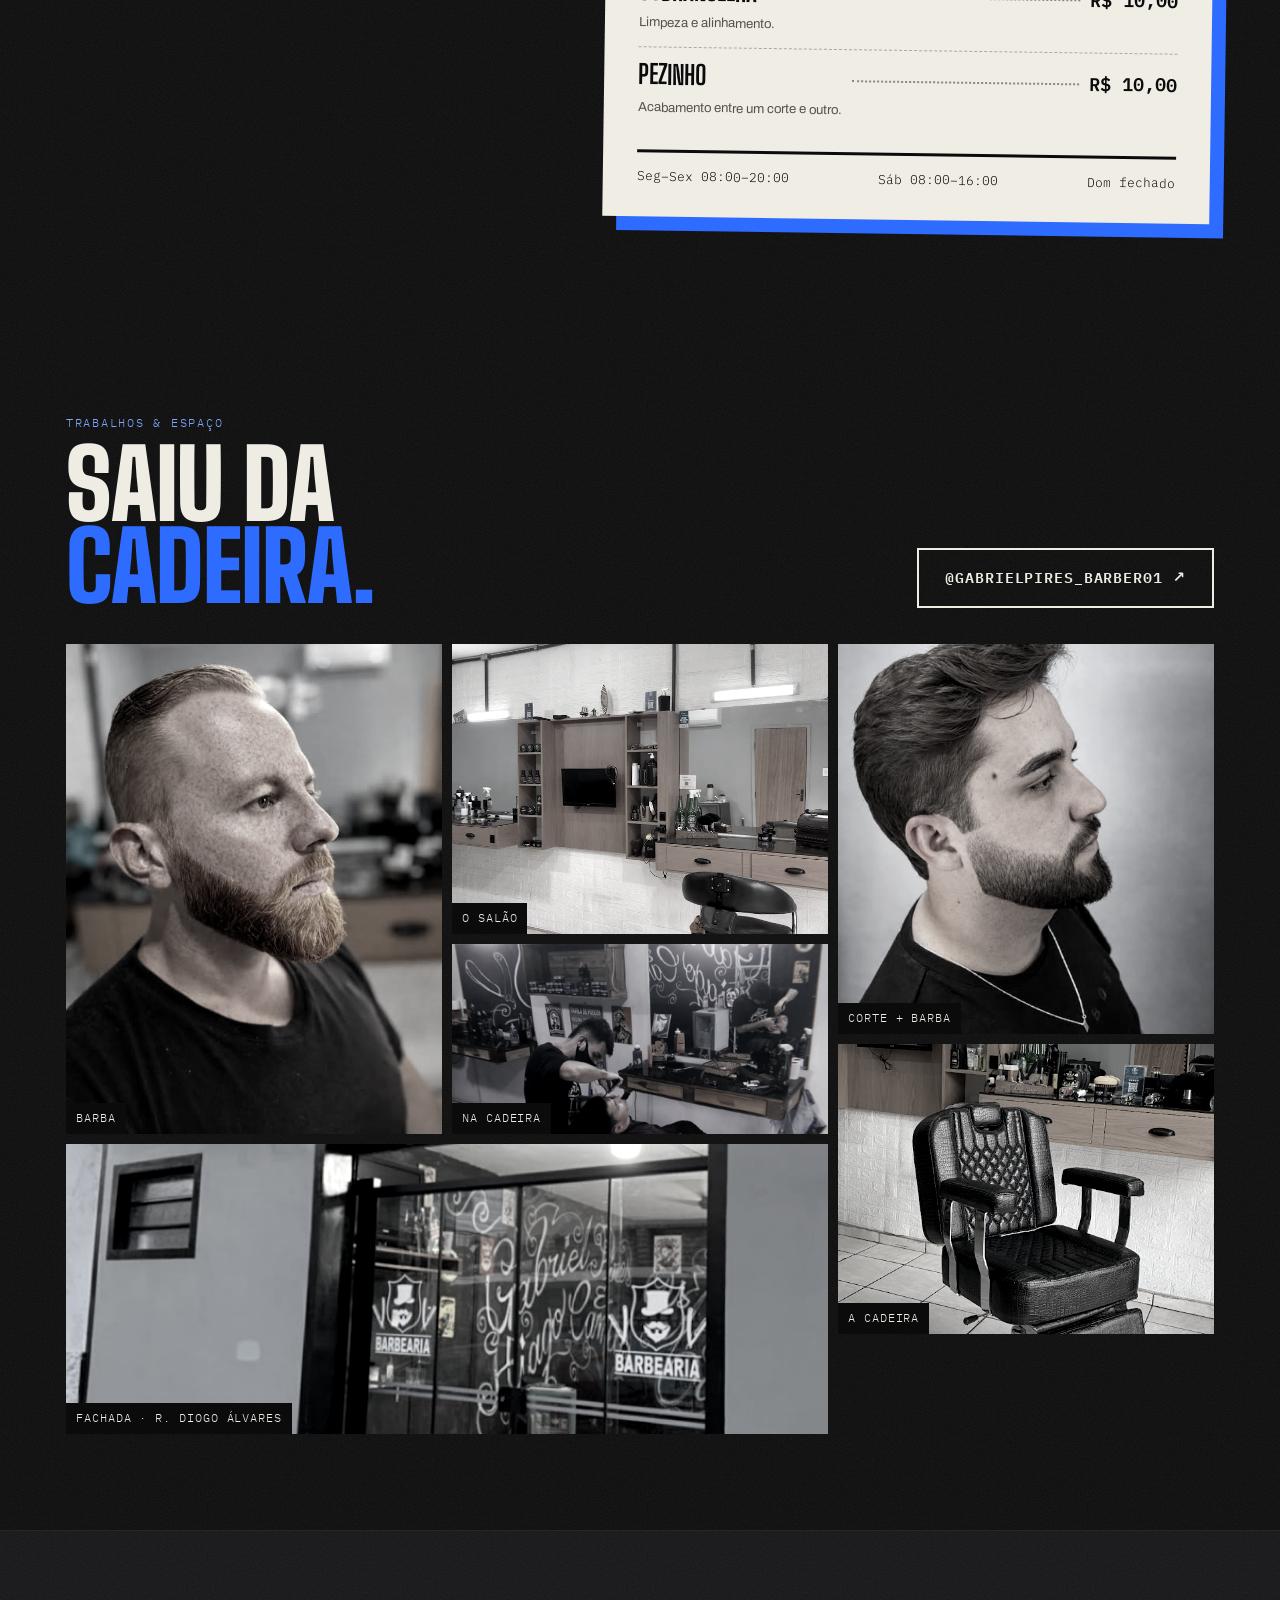
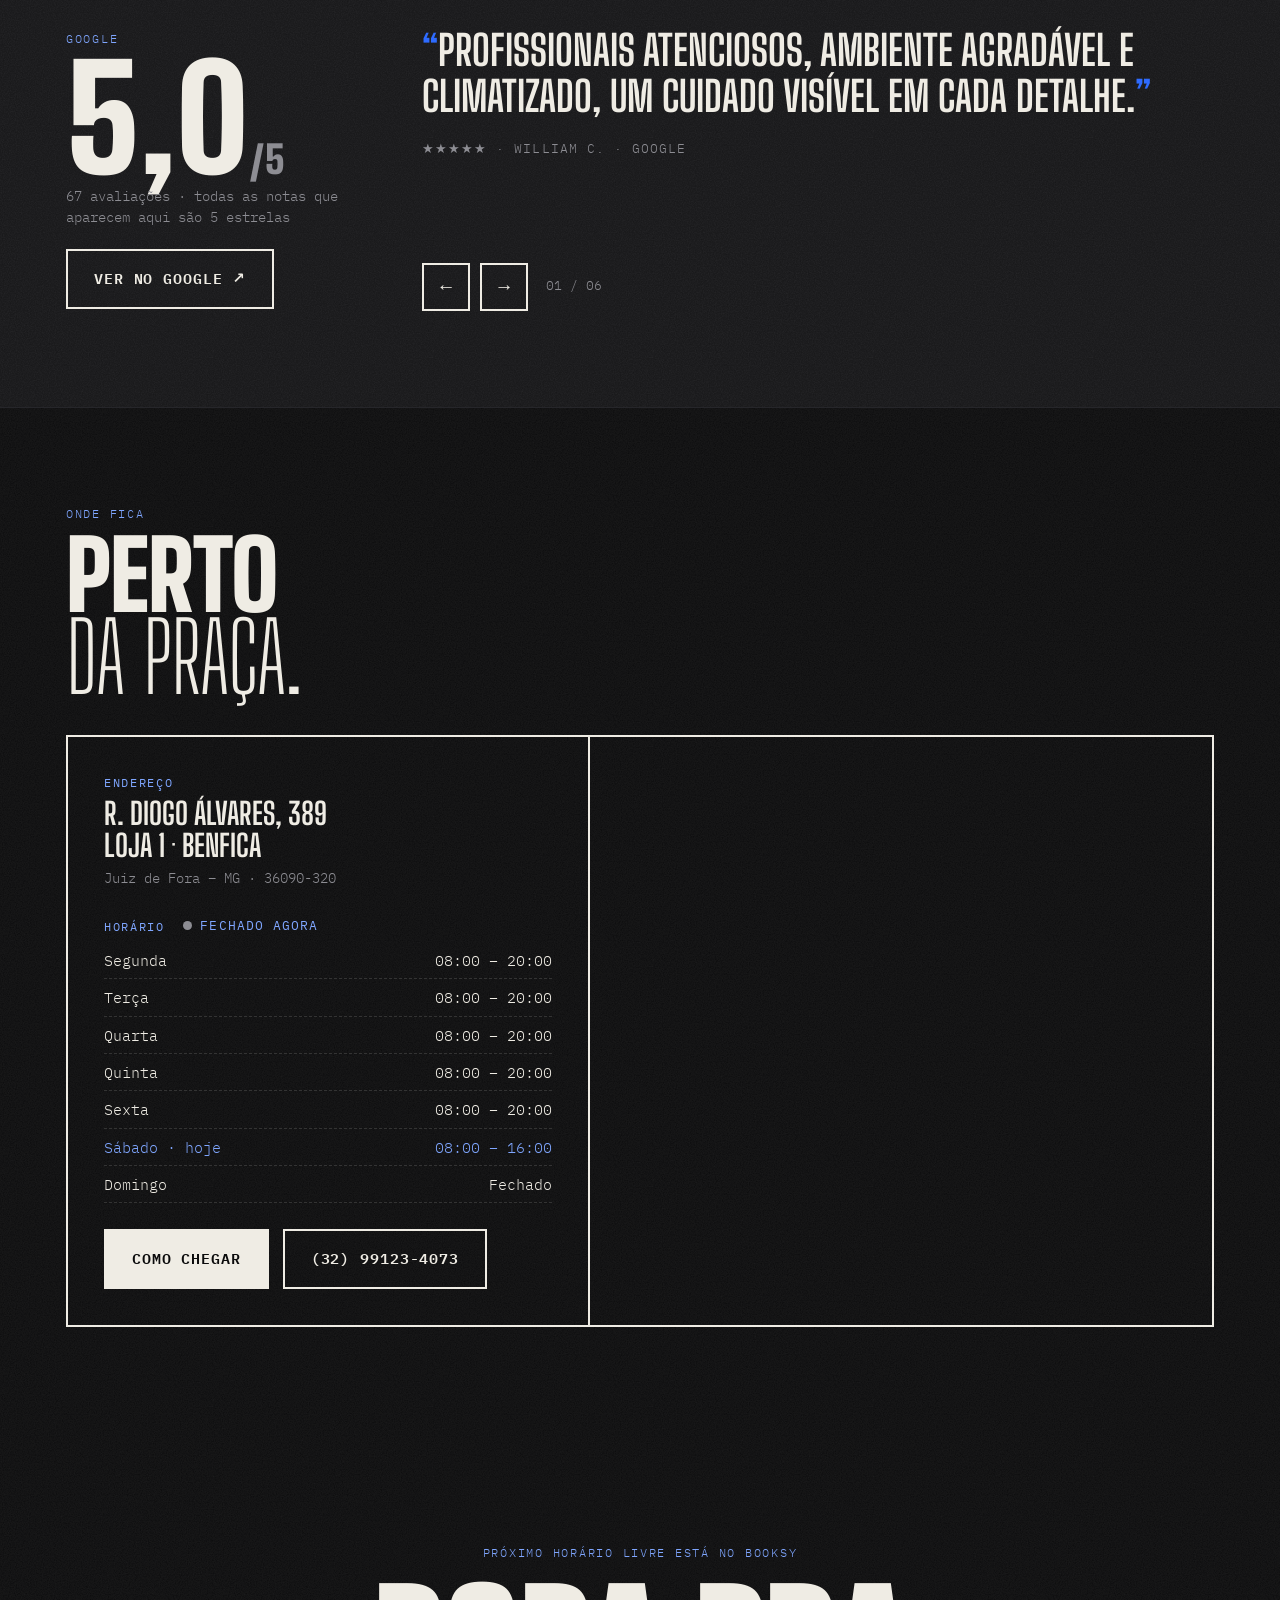
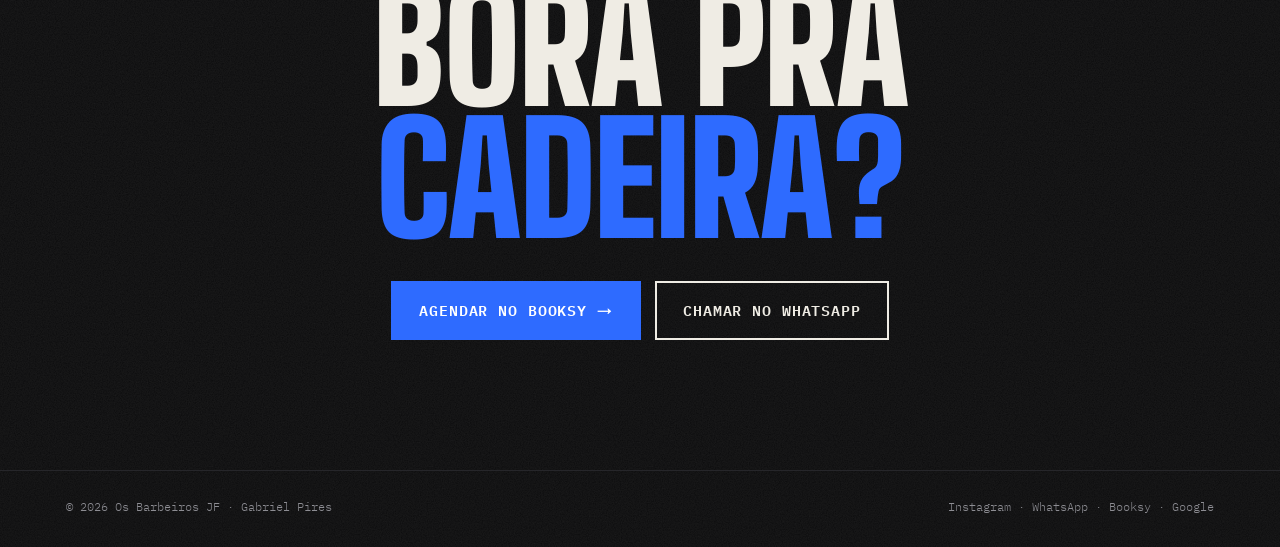
==== commit 0c6ab770: "Selo do topo: valores a partir de R$ 10 Co-Authored-By: Claude Opus 5.5 <noreply@anthropic.com>" ====
--- a/index.html
+++ b/index.html
@@ -223,7 +223,7 @@
         </div>
         <div class="fatos linha-entra" style="animation-delay:.85s">
           <a class="js-google" href="#" target="_blank" rel="noopener"><div><b>5,0 <span class="estrelas" style="font-size:1rem">★★★★★</span></b><small>67 avaliações Google</small></div></a>
-          <div><b>R$ 25</b><small>valores a partir de</small></div>
+          <div><b>R$ 10</b><small>valores a partir de</small></div>
           <div><b>8h–20h</b><small>seg a sex · sáb até 16h</small></div>
         </div>
       </div>
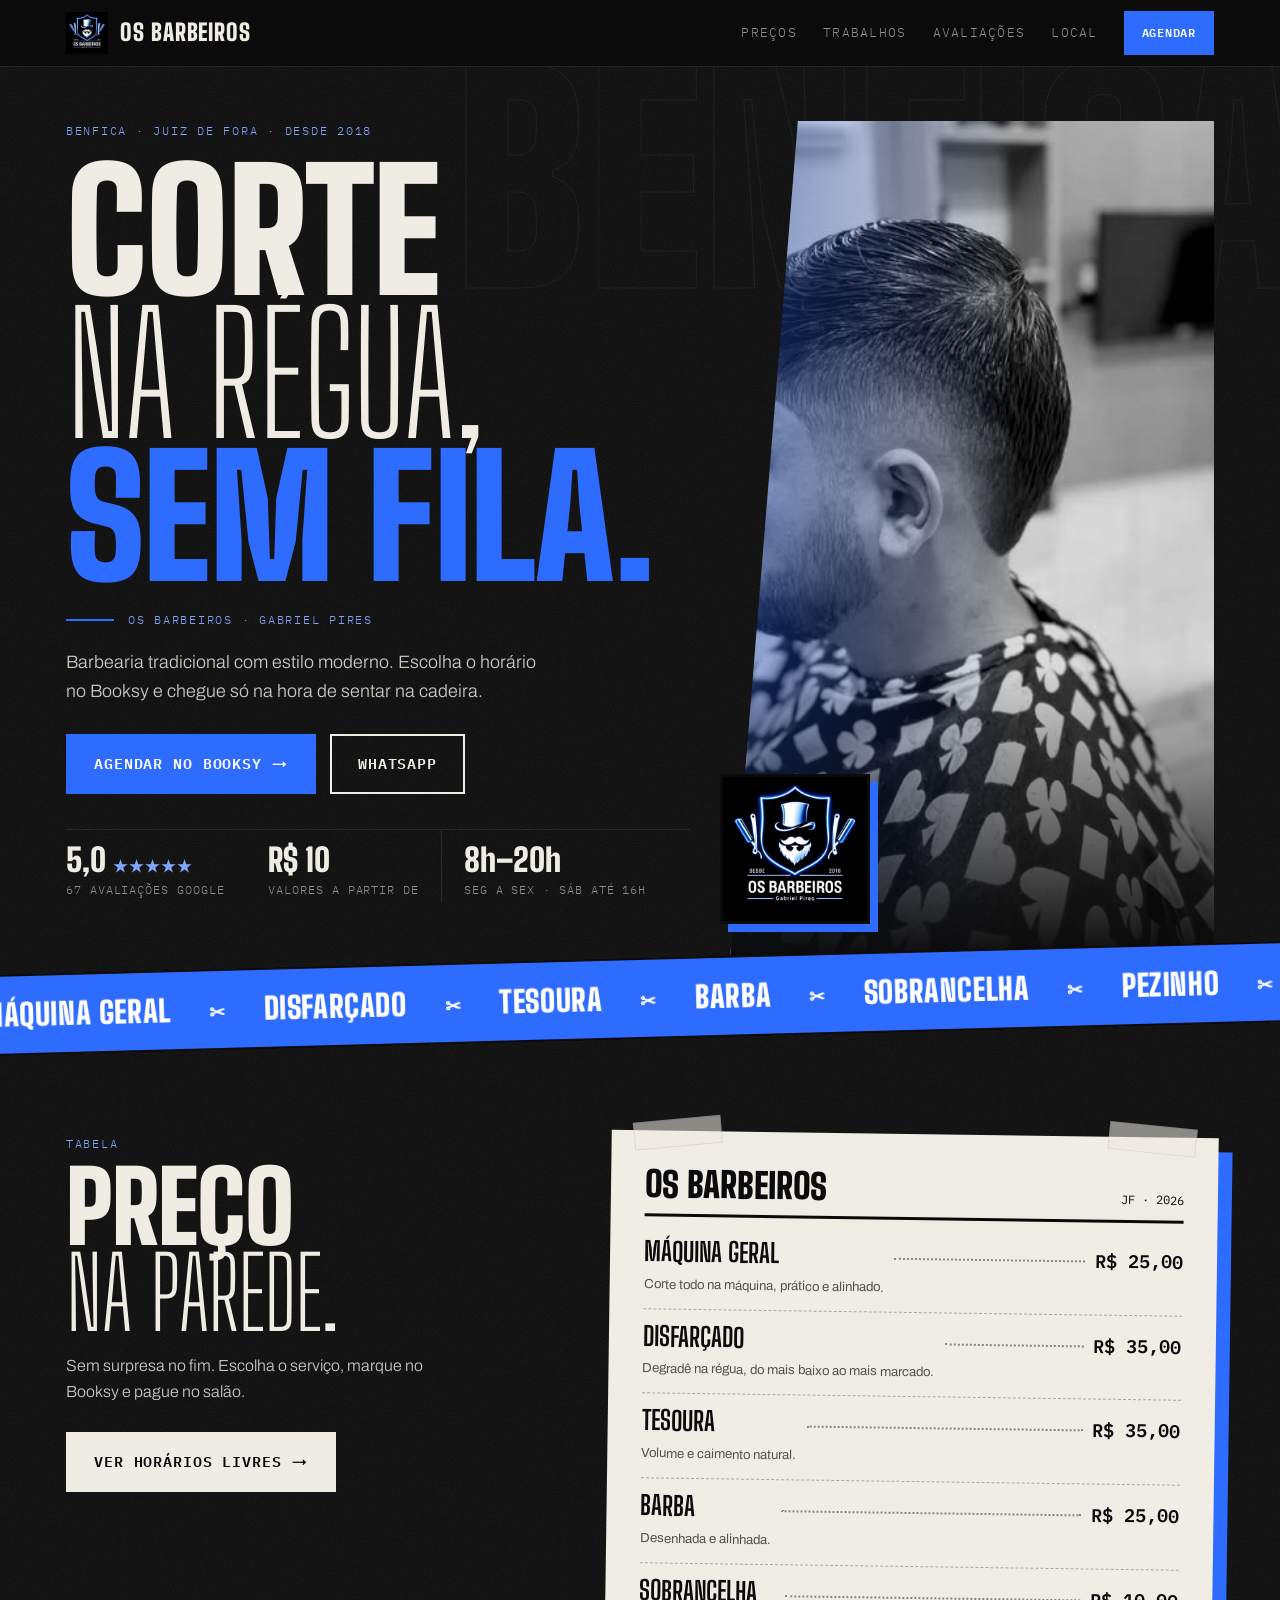
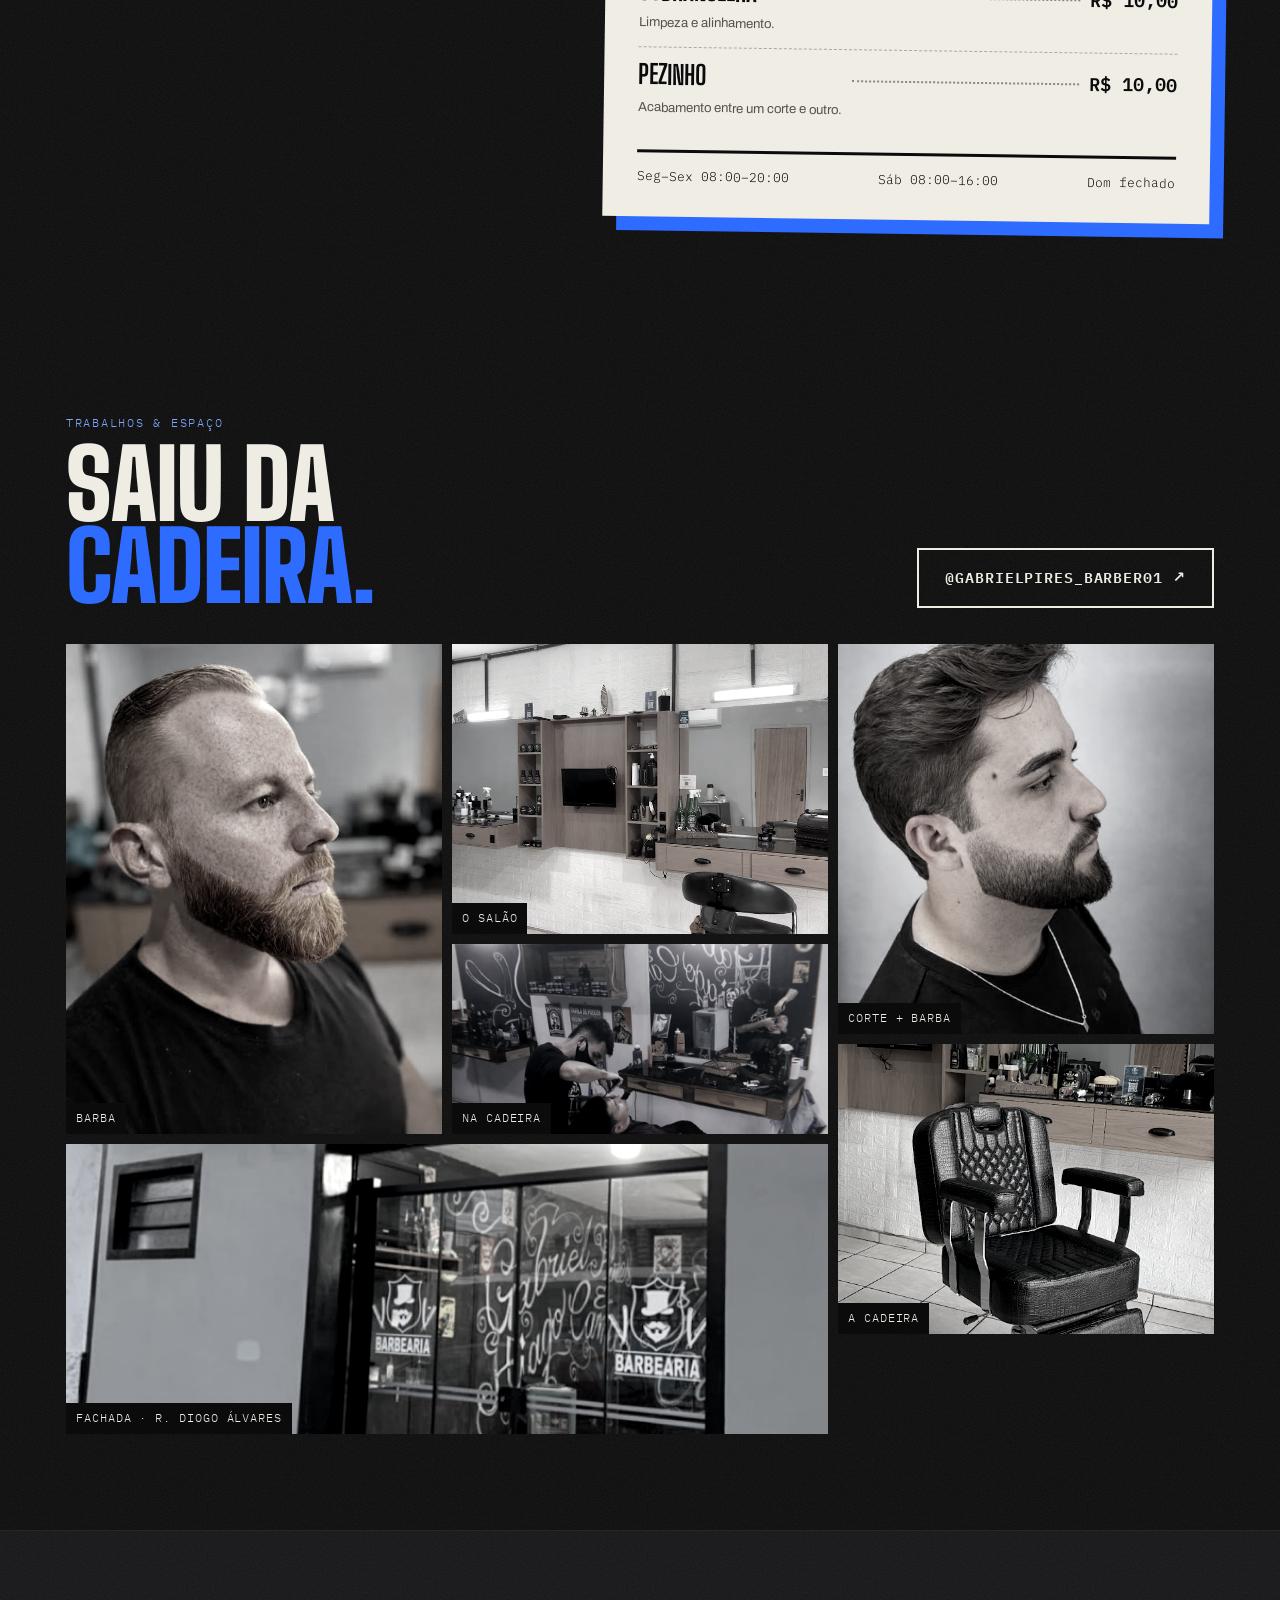
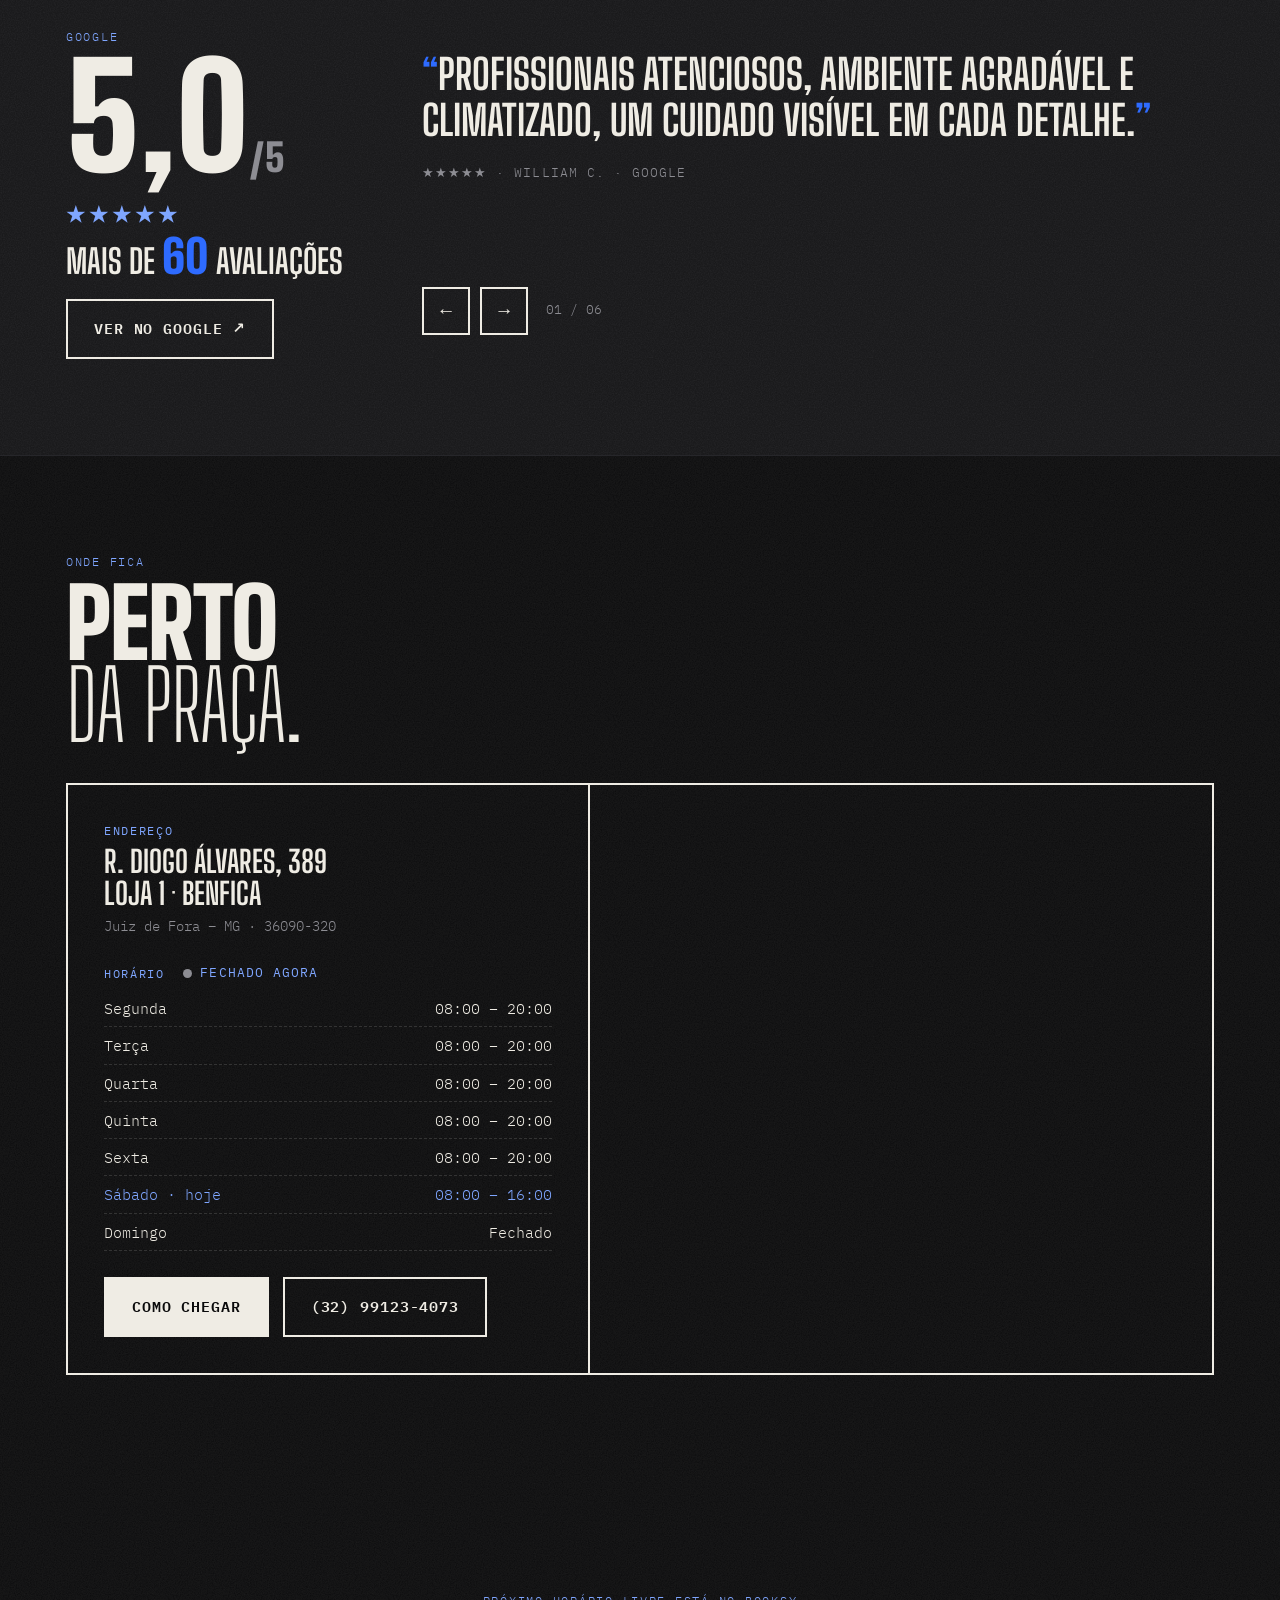
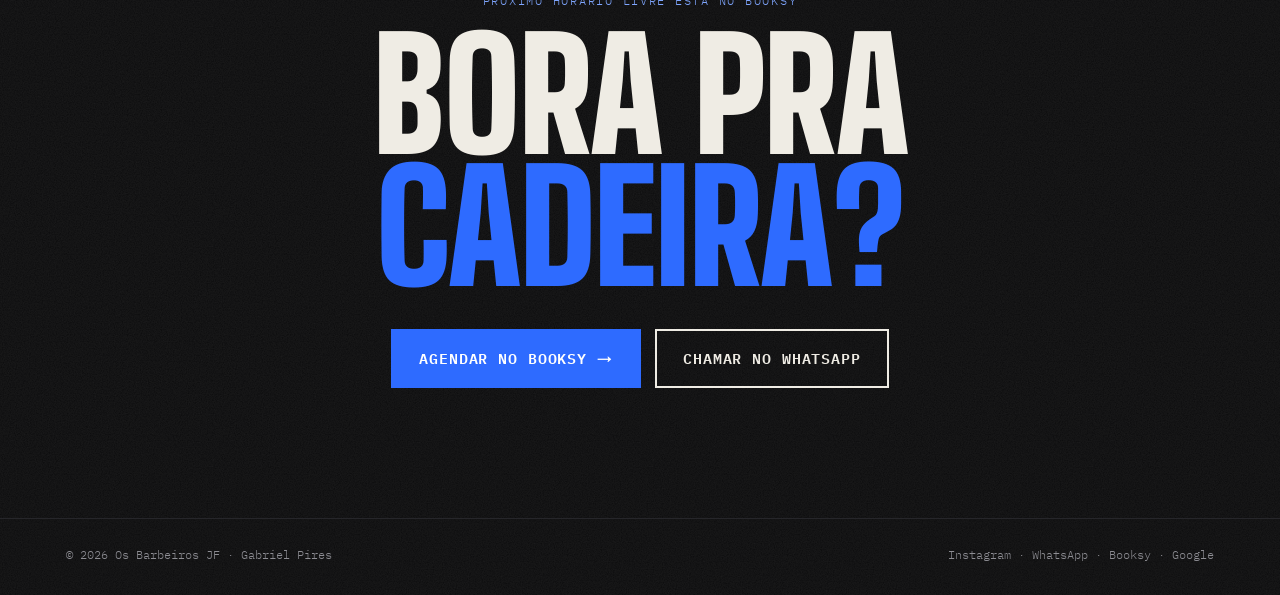
==== commit 887d9bb0: "Avaliações: destaque para nota e "mais de 60 avaliações" Co-Authored-By: Claude Opus 5.5 <noreply@an" ====
--- a/index.html
+++ b/index.html
@@ -133,6 +133,9 @@
   @media (max-width: 860px) { .aval-grade { grid-template-columns: 1fr; gap: 28px; } }
   .nota { font-family: var(--display); font-weight: 900; font-size: 9rem; line-height: .8; }
   .nota small { font-size: 2.4rem; color: var(--cinza); }
+  .qtd { font-family: var(--display); font-weight: 700; font-size: 2.1rem; line-height: 1; text-transform: uppercase; margin-top: 30px; }
+  .qtd b { font-weight: 900; color: var(--azul); font-size: 2.9rem; }
+  .qtd .estrelas { display: block; color: var(--azul-claro); font-size: 1.3rem; letter-spacing: 4px; margin-bottom: 8px; }
   .citacao { position: relative; min-height: 210px; }
   .citacao blockquote { font-family: var(--display); font-weight: 700; font-size: clamp(1.7rem, 3.4vw, 2.6rem); line-height: 1.12; text-transform: uppercase; }
   .citacao blockquote::before { content: "“"; color: var(--azul); }
@@ -277,7 +280,7 @@
       <div>
         <div class="rotulo">Google</div>
         <div class="nota" style="margin-top:12px">5,0<small>/5</small></div>
-        <p class="mono" style="color:var(--cinza);font-size:.85rem;margin-top:10px">67 avaliações · todas as notas que aparecem aqui são 5 estrelas</p>
+        <p class="qtd"><span class="estrelas">★★★★★</span>Mais de <b>60</b> avaliações</p>
         <a class="btn btn-vazado js-google" href="#" target="_blank" rel="noopener" style="margin-top:20px">Ver no Google <span class="seta">↗</span></a>
       </div>
       <div>
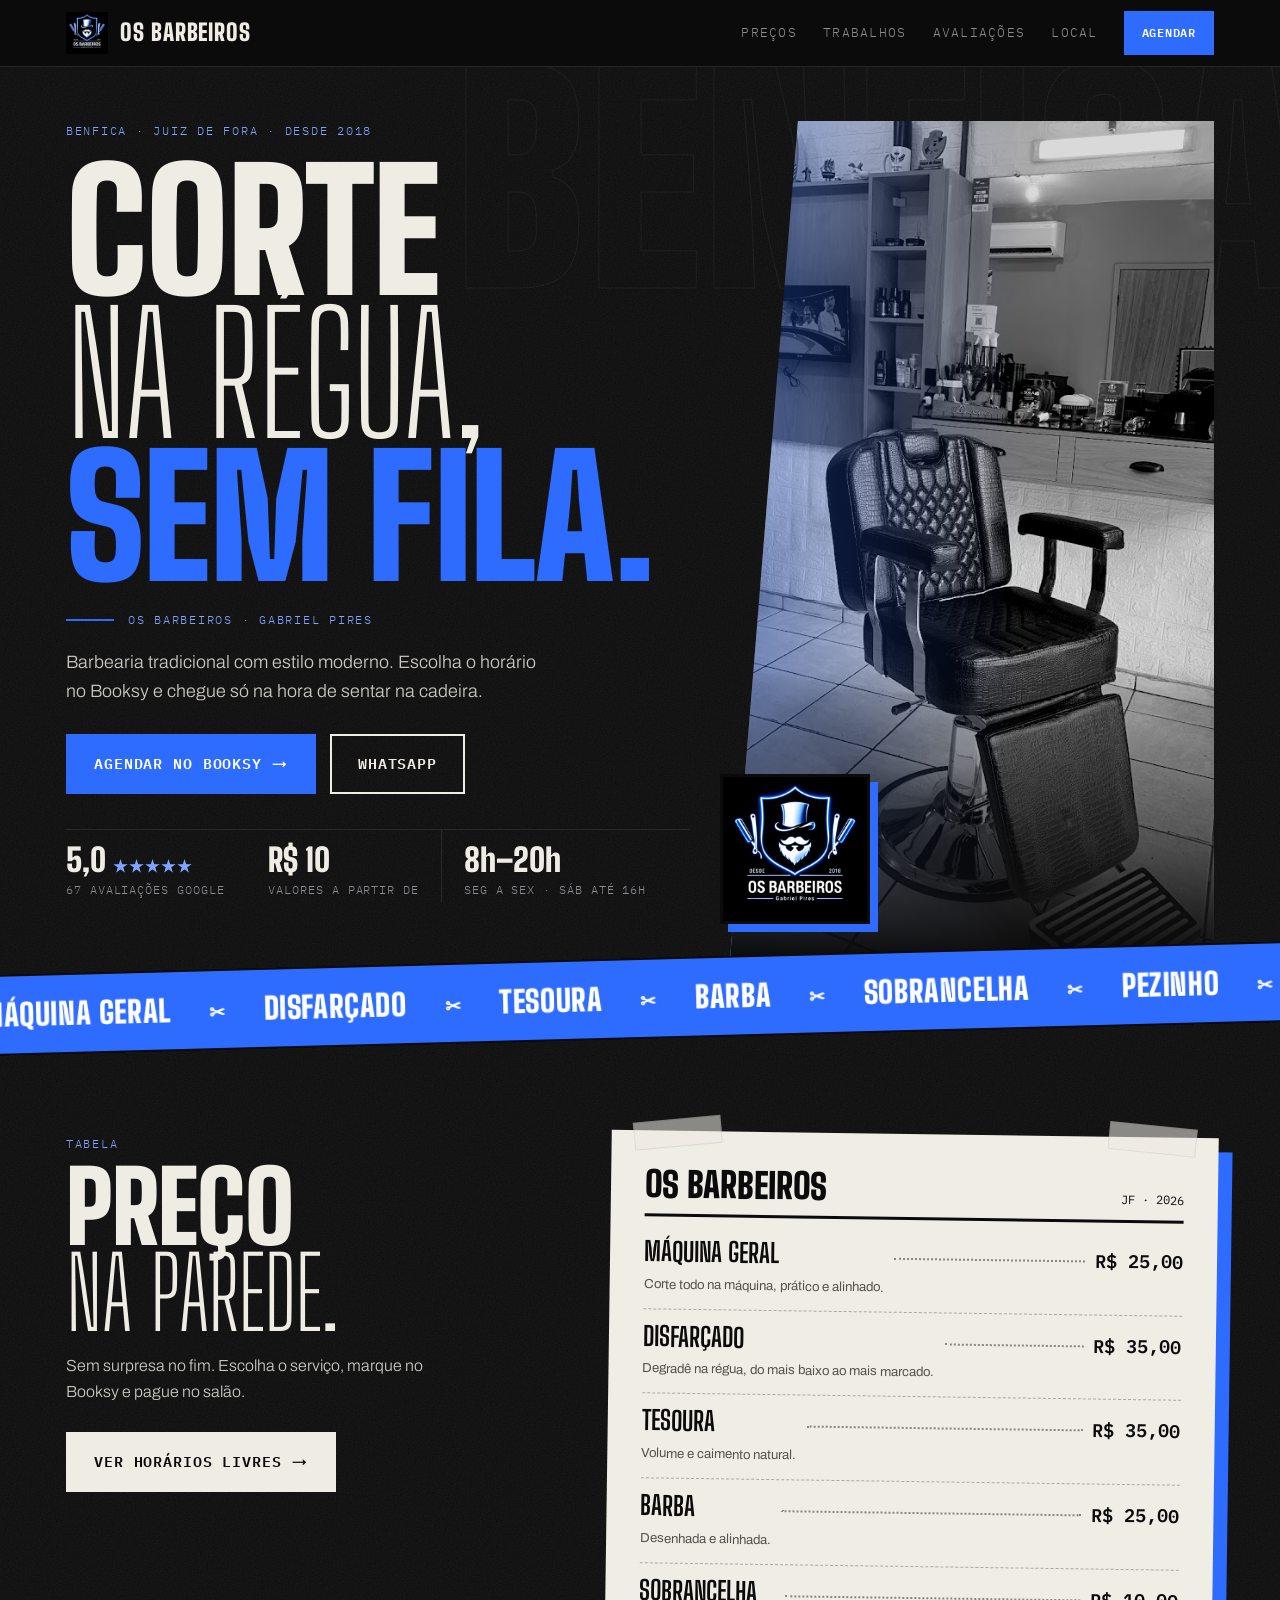
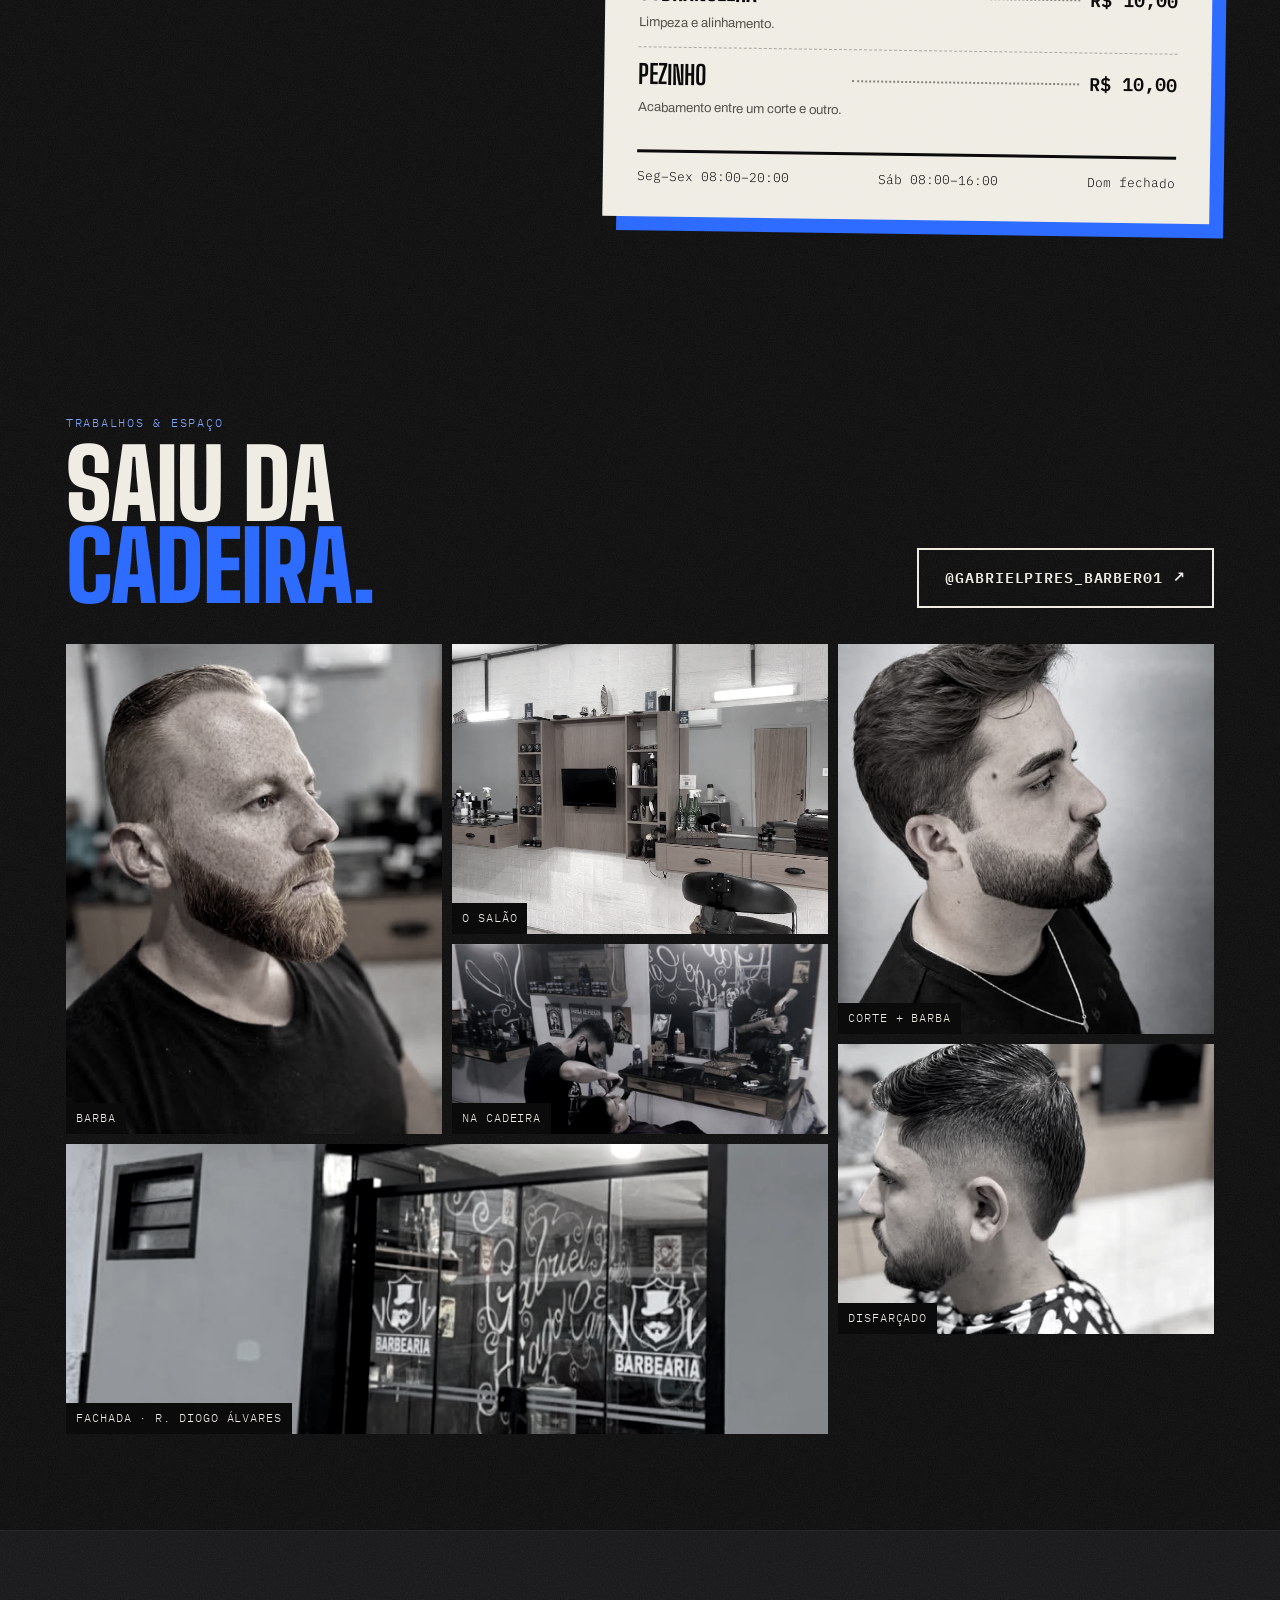
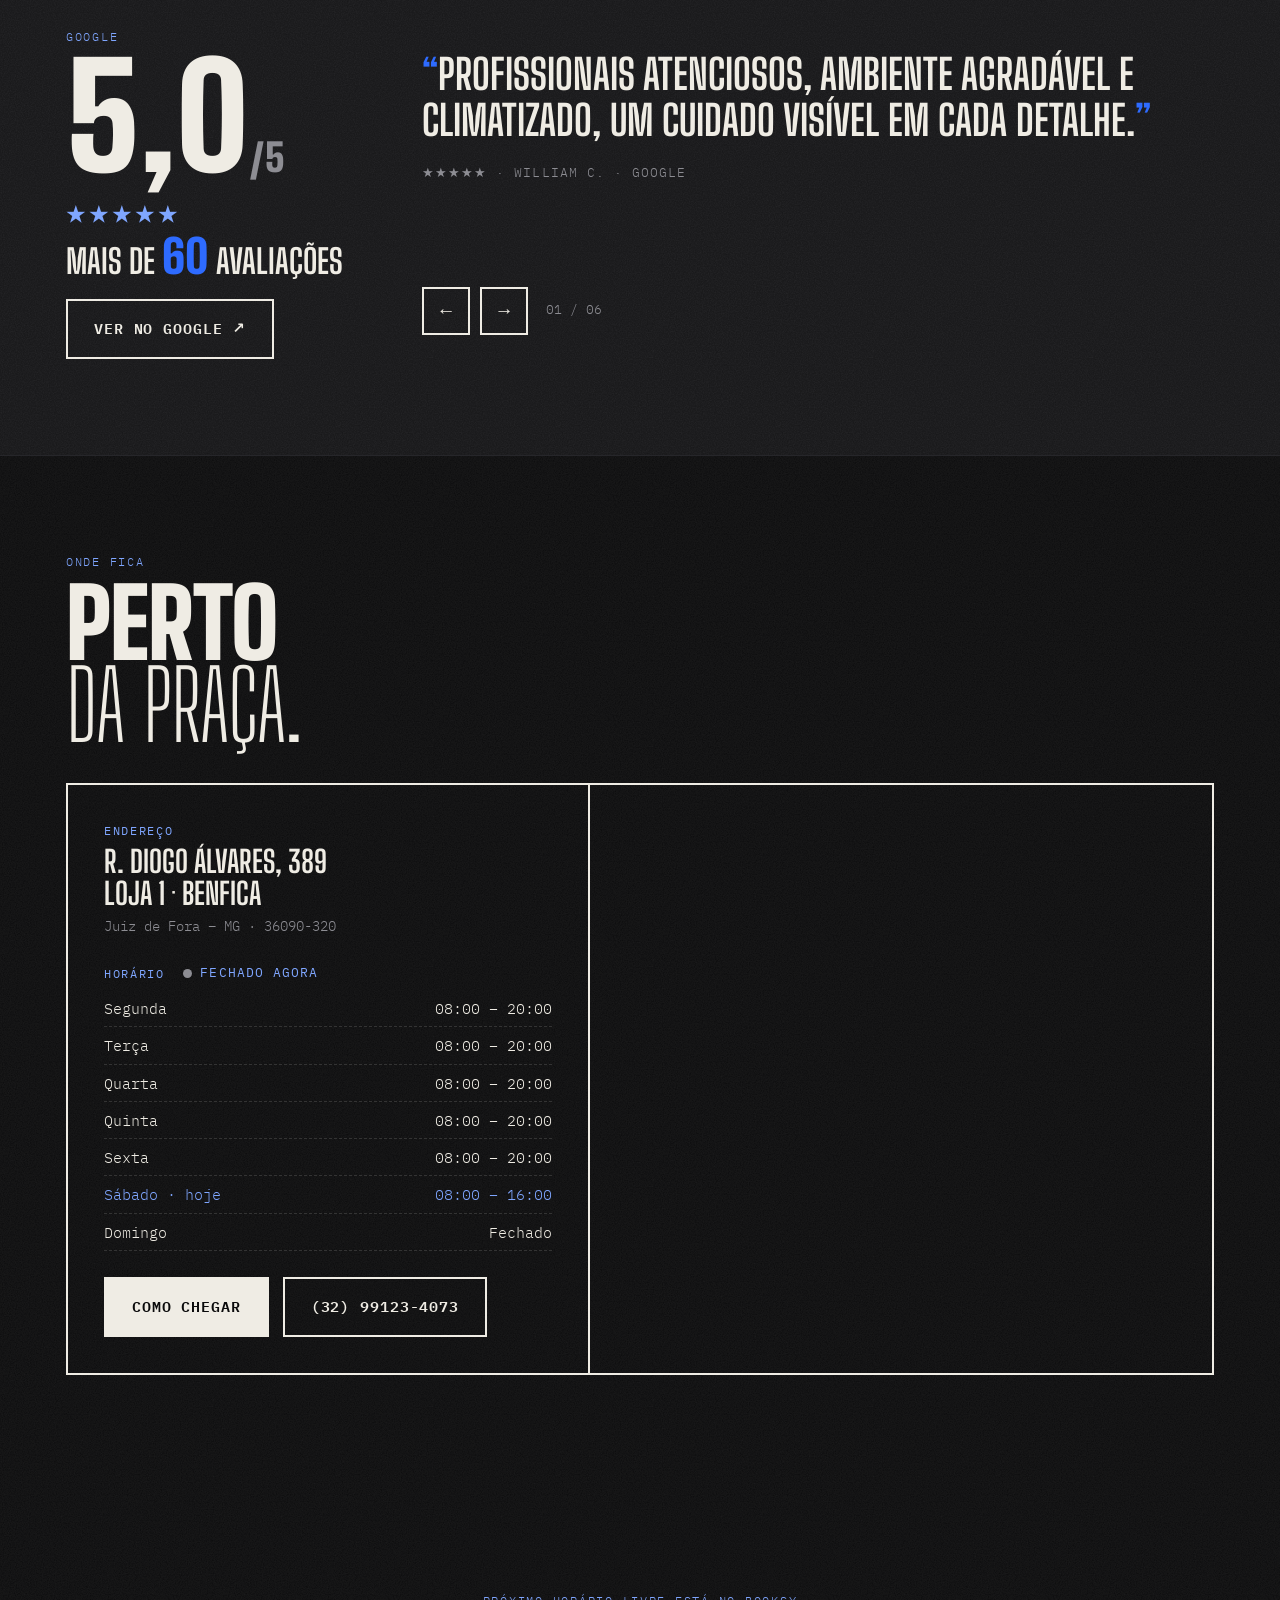
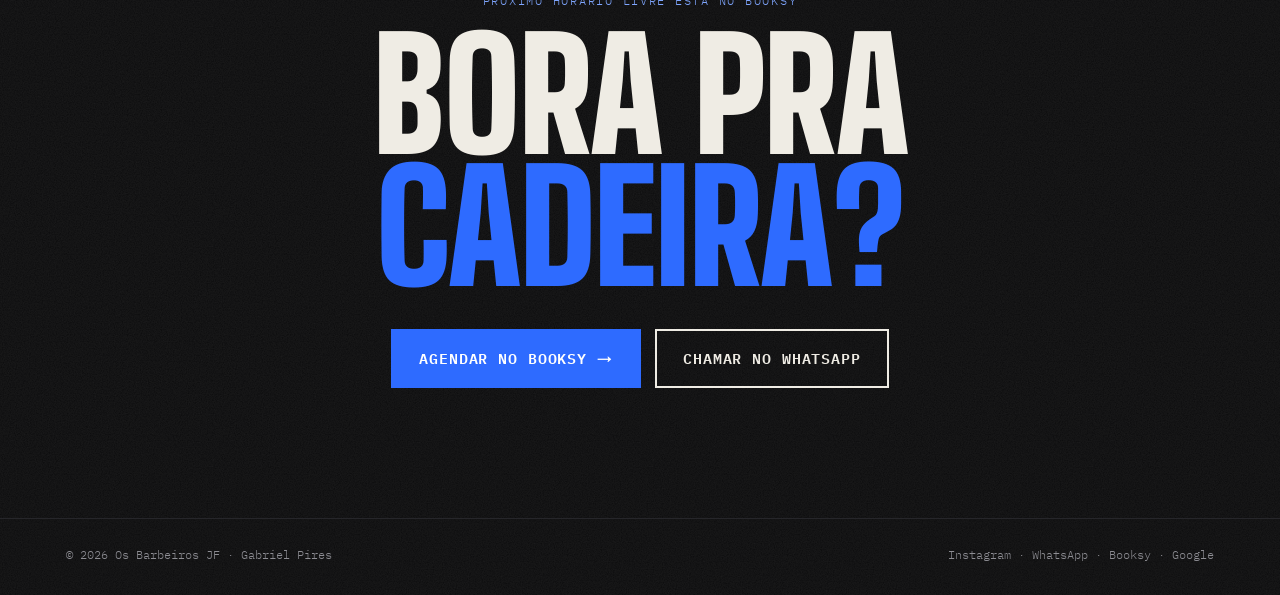
==== commit 083f1139: "Topo: foto da cadeira no lugar do corte; corte vai para o mosaico Co-Authored-By: Claude Opus 5.5 <n" ====
--- a/index.html
+++ b/index.html
@@ -231,7 +231,7 @@
         </div>
       </div>
       <div class="hero-foto linha-entra" style="animation-delay:.3s">
-        <div class="foto"><img src="fotos/corte2.jpg" alt="Corte disfarçado feito na barbearia"></div>
+        <div class="foto"><img src="fotos/cadeira.jpg" alt="Cadeira de barbeiro da Os Barbeiros JF"></div>
         <img class="selo" src="fotos/logo.jpg" alt="">
       </div>
     </div>
@@ -268,7 +268,7 @@
         <a class="m2 js-google" href="#" target="_blank" rel="noopener" data-legenda="O salão"><img src="fotos/salao2.jpg" alt="Bancadas do salão" loading="lazy"></a>
         <a class="m3 js-instagram" href="#" target="_blank" rel="noopener" data-legenda="Corte + barba"><img src="fotos/corte3.jpg" alt="Corte com barba alinhada" loading="lazy"></a>
         <a class="m4 js-google" href="#" target="_blank" rel="noopener" data-legenda="Na cadeira"><img src="fotos/atendimento.jpg" alt="Barbeiro atendendo" loading="lazy"></a>
-        <a class="m5 js-google" href="#" target="_blank" rel="noopener" data-legenda="A cadeira"><img src="fotos/cadeira.jpg" alt="Cadeira de barbeiro" loading="lazy"></a>
+        <a class="m5 js-instagram" href="#" target="_blank" rel="noopener" data-legenda="Disfarçado"><img src="fotos/corte2.jpg" alt="Corte disfarçado" loading="lazy" style="object-position:center 30%"></a>
         <a class="m6 js-google" href="#" target="_blank" rel="noopener" data-legenda="Fachada · R. Diogo Álvares"><img src="fotos/fachada.jpg" alt="Fachada da barbearia" loading="lazy" style="object-position:center 55%"></a>
       </div>
     </div>
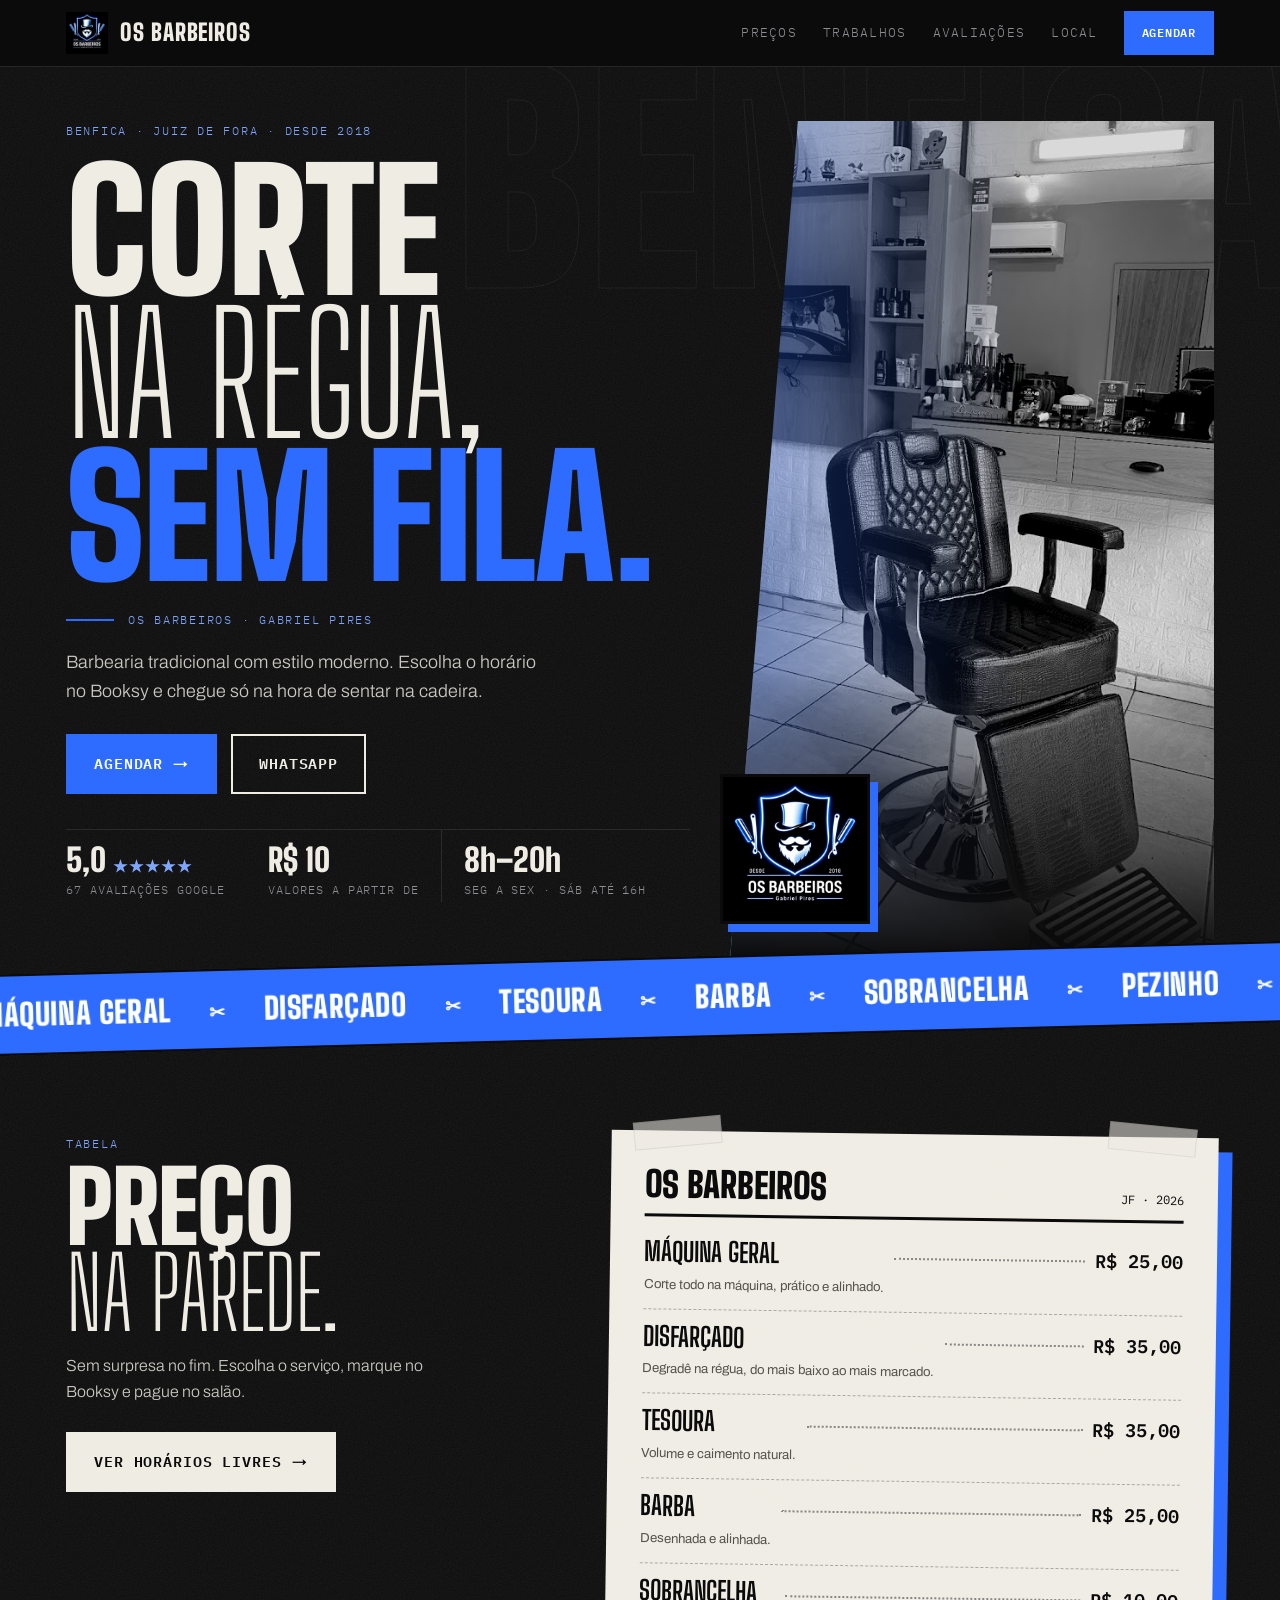
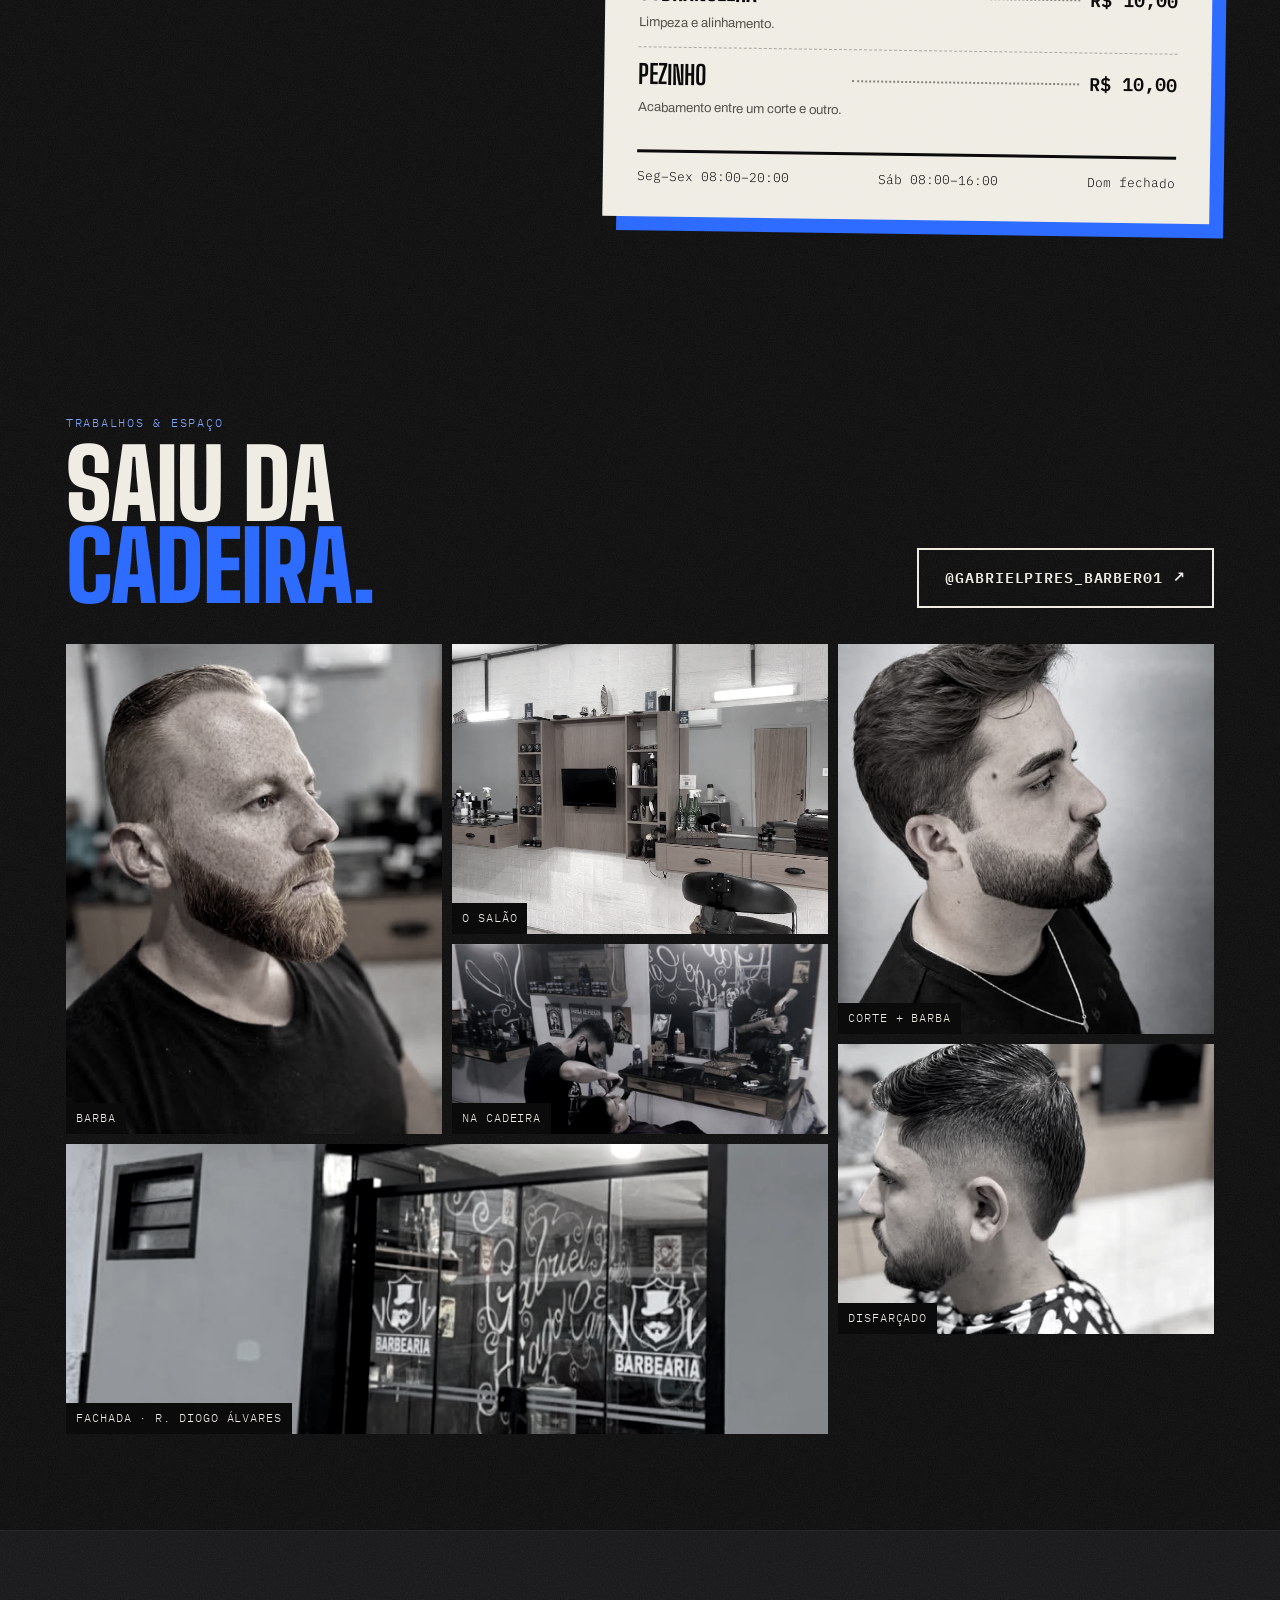
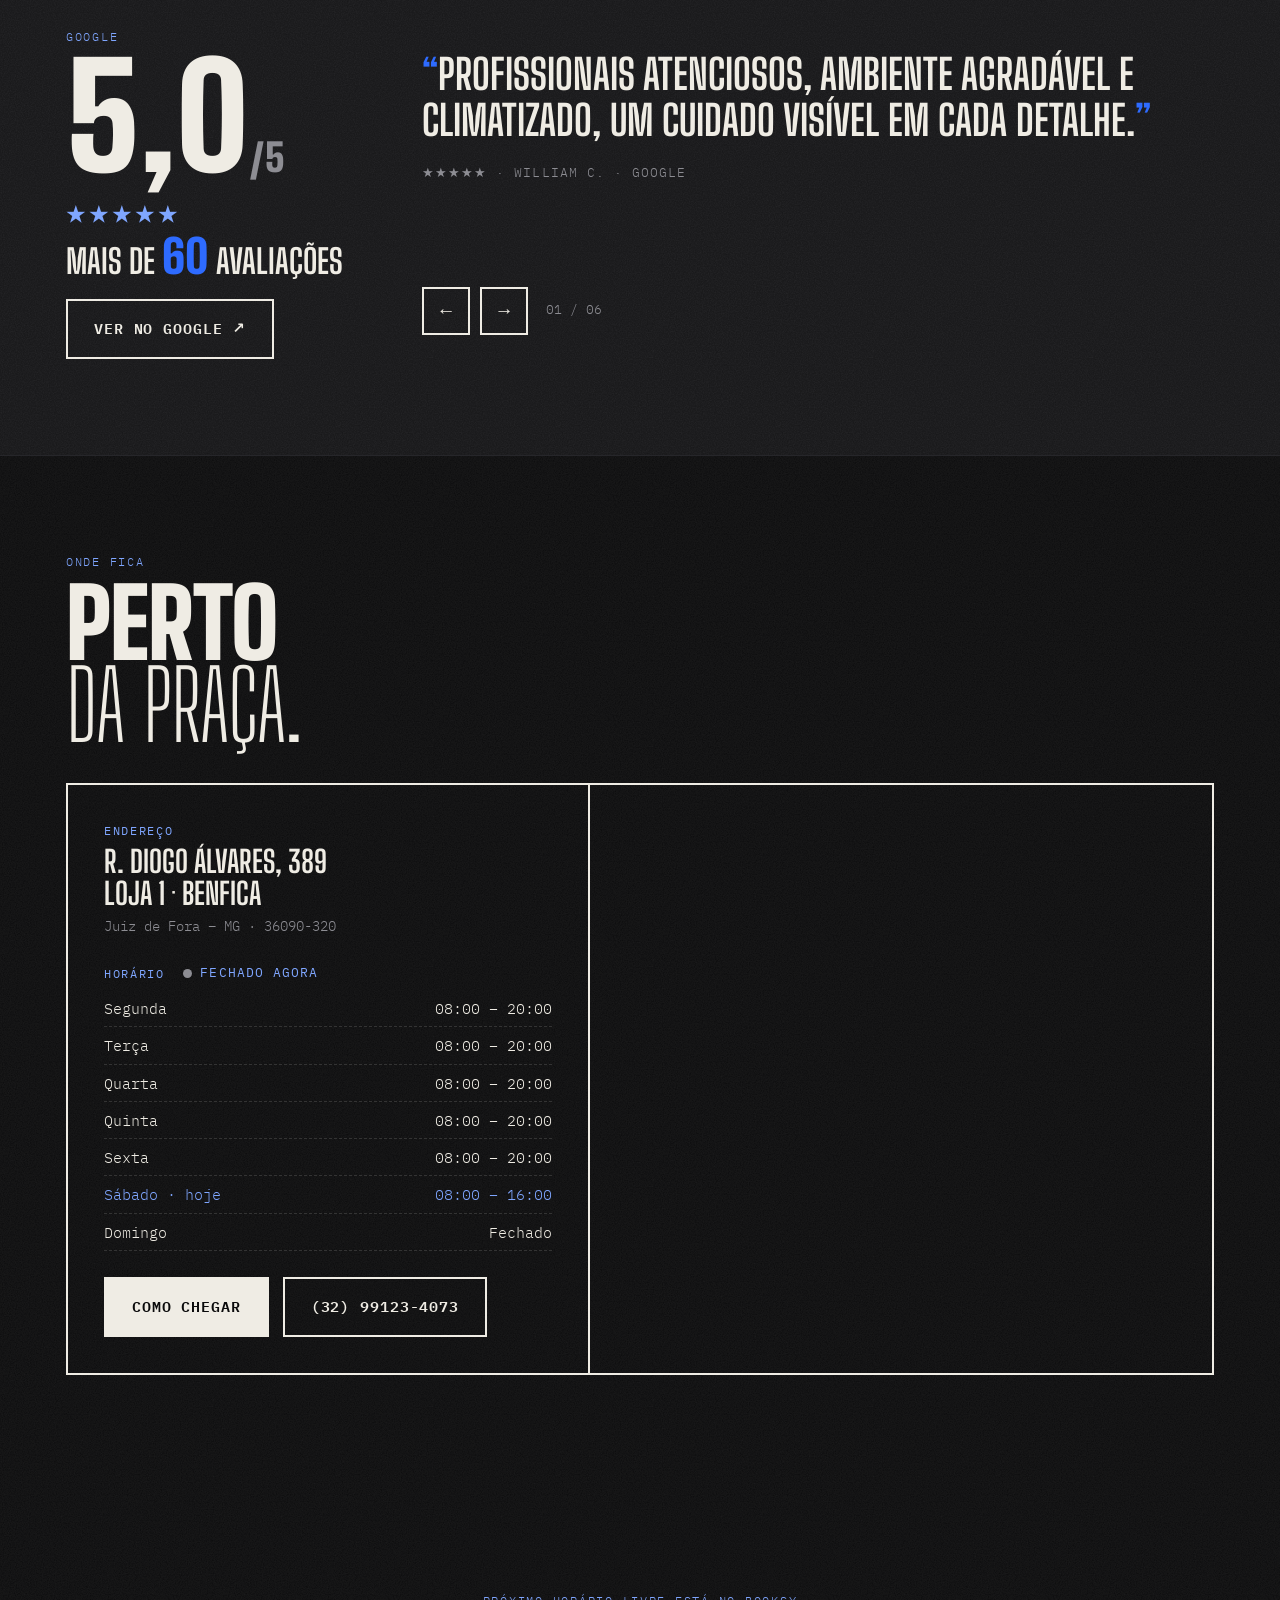
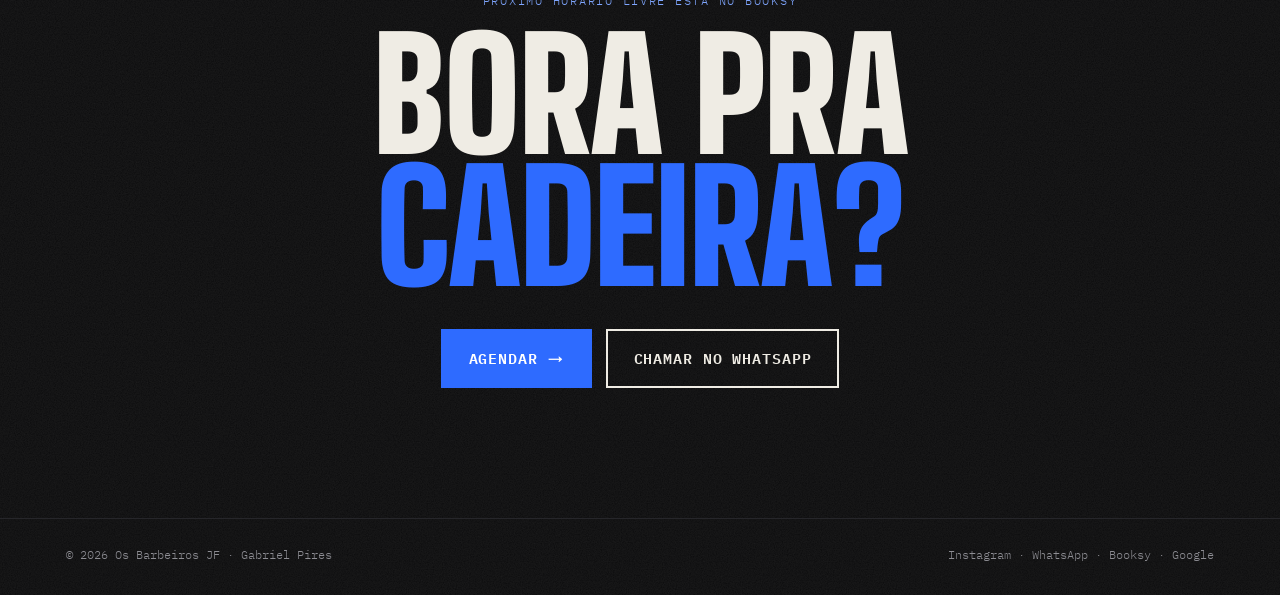
==== commit ead6ba80: "Botões: "Agendar" em vez de "Agendar no Booksy" Co-Authored-By: Claude Opus 5.5 <noreply@anthropic.c" ====
--- a/index.html
+++ b/index.html
@@ -221,7 +221,7 @@
         <div class="assinatura rotulo linha-entra" style="animation-delay:.55s">Os Barbeiros · Gabriel Pires</div>
         <p class="lead linha-entra" style="animation-delay:.62s">Barbearia tradicional com estilo moderno. Escolha o horário no Booksy e chegue só na hora de sentar na cadeira.</p>
         <div class="ctas linha-entra" style="animation-delay:.72s">
-          <a class="btn btn-azul js-booksy" href="#" target="_blank" rel="noopener">Agendar no Booksy <span class="seta">→</span></a>
+          <a class="btn btn-azul js-booksy" href="#" target="_blank" rel="noopener">Agendar <span class="seta">→</span></a>
           <a class="btn btn-vazado js-whatsapp" href="#" target="_blank" rel="noopener">WhatsApp</a>
         </div>
         <div class="fatos linha-entra" style="animation-delay:.85s">
@@ -321,7 +321,7 @@
       <div class="rotulo">Próximo horário livre está no Booksy</div>
       <h2 class="titulo" style="margin:18px 0 36px">Bora pra<br><span class="azul">cadeira?</span></h2>
       <div class="ctas">
-        <a class="btn btn-azul js-booksy" href="#" target="_blank" rel="noopener">Agendar no Booksy <span class="seta">→</span></a>
+        <a class="btn btn-azul js-booksy" href="#" target="_blank" rel="noopener">Agendar <span class="seta">→</span></a>
         <a class="btn btn-vazado js-whatsapp" href="#" target="_blank" rel="noopener">Chamar no WhatsApp</a>
       </div>
     </div>
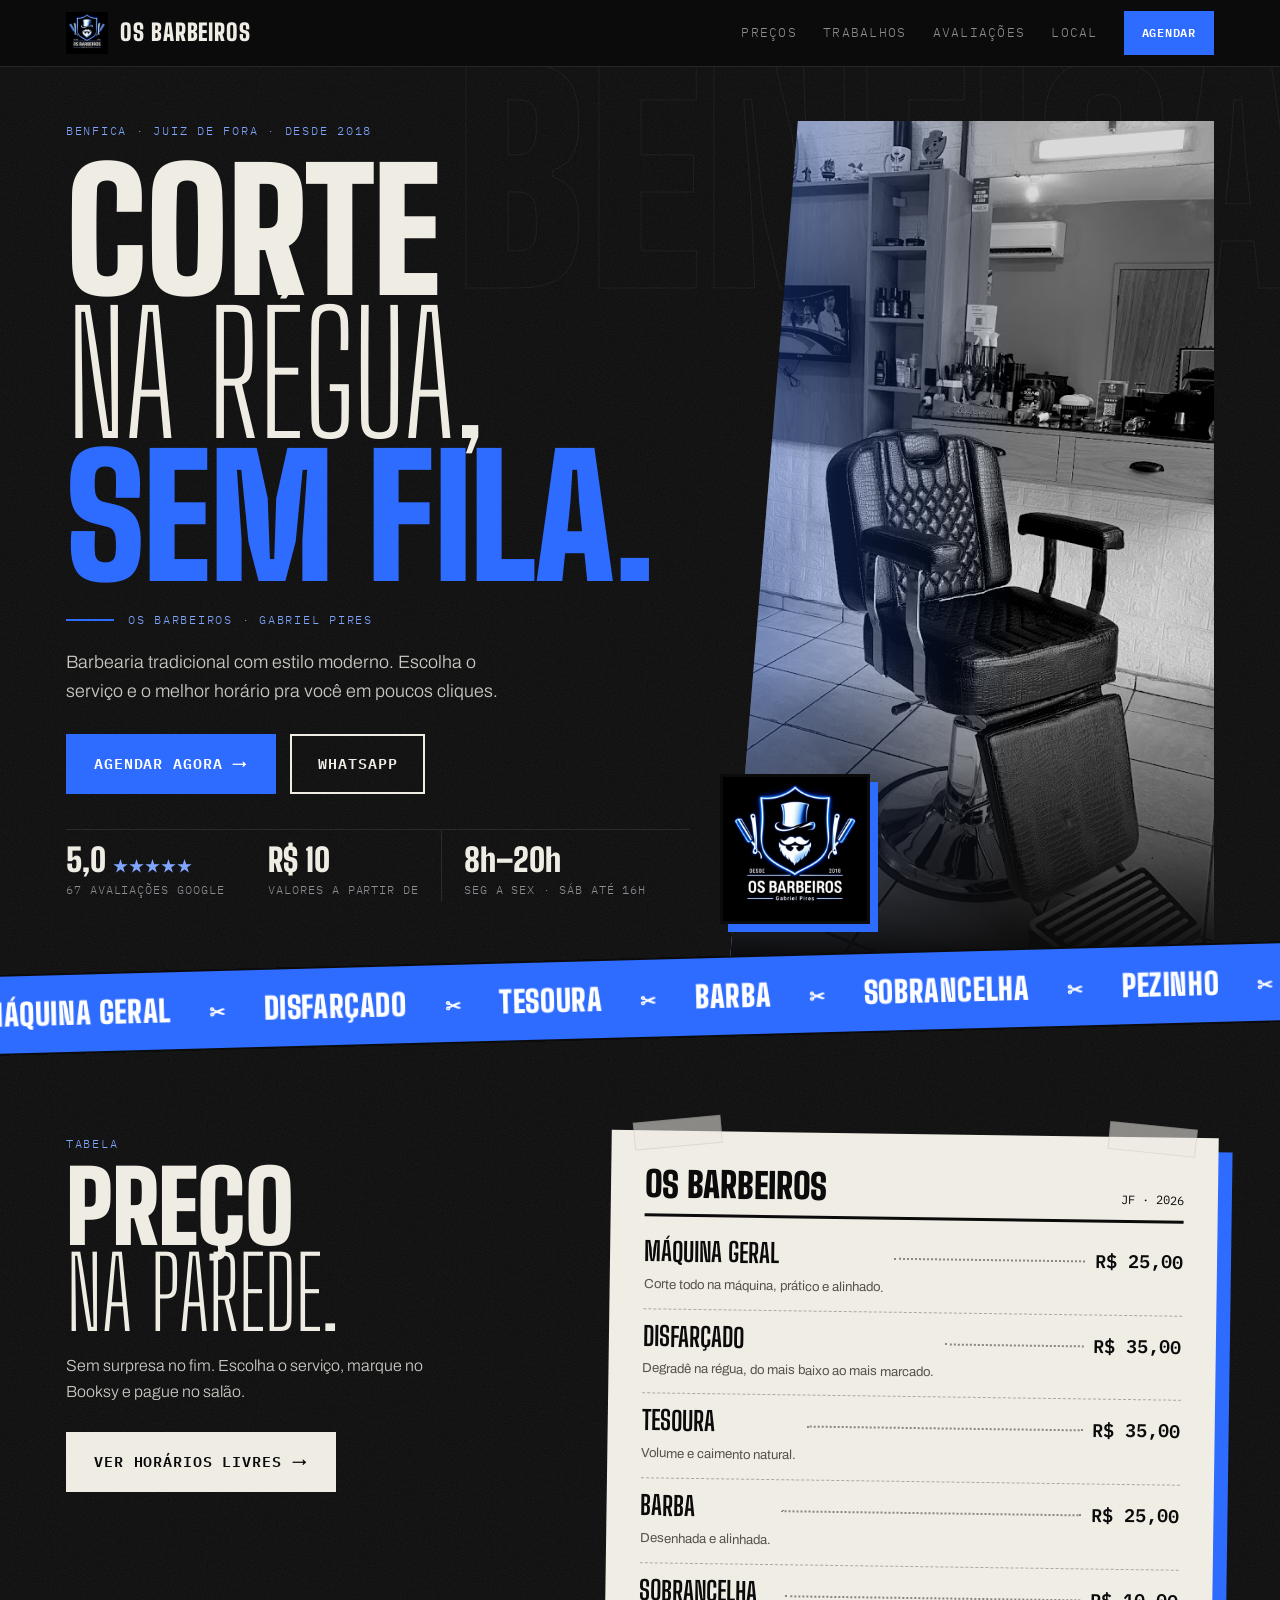
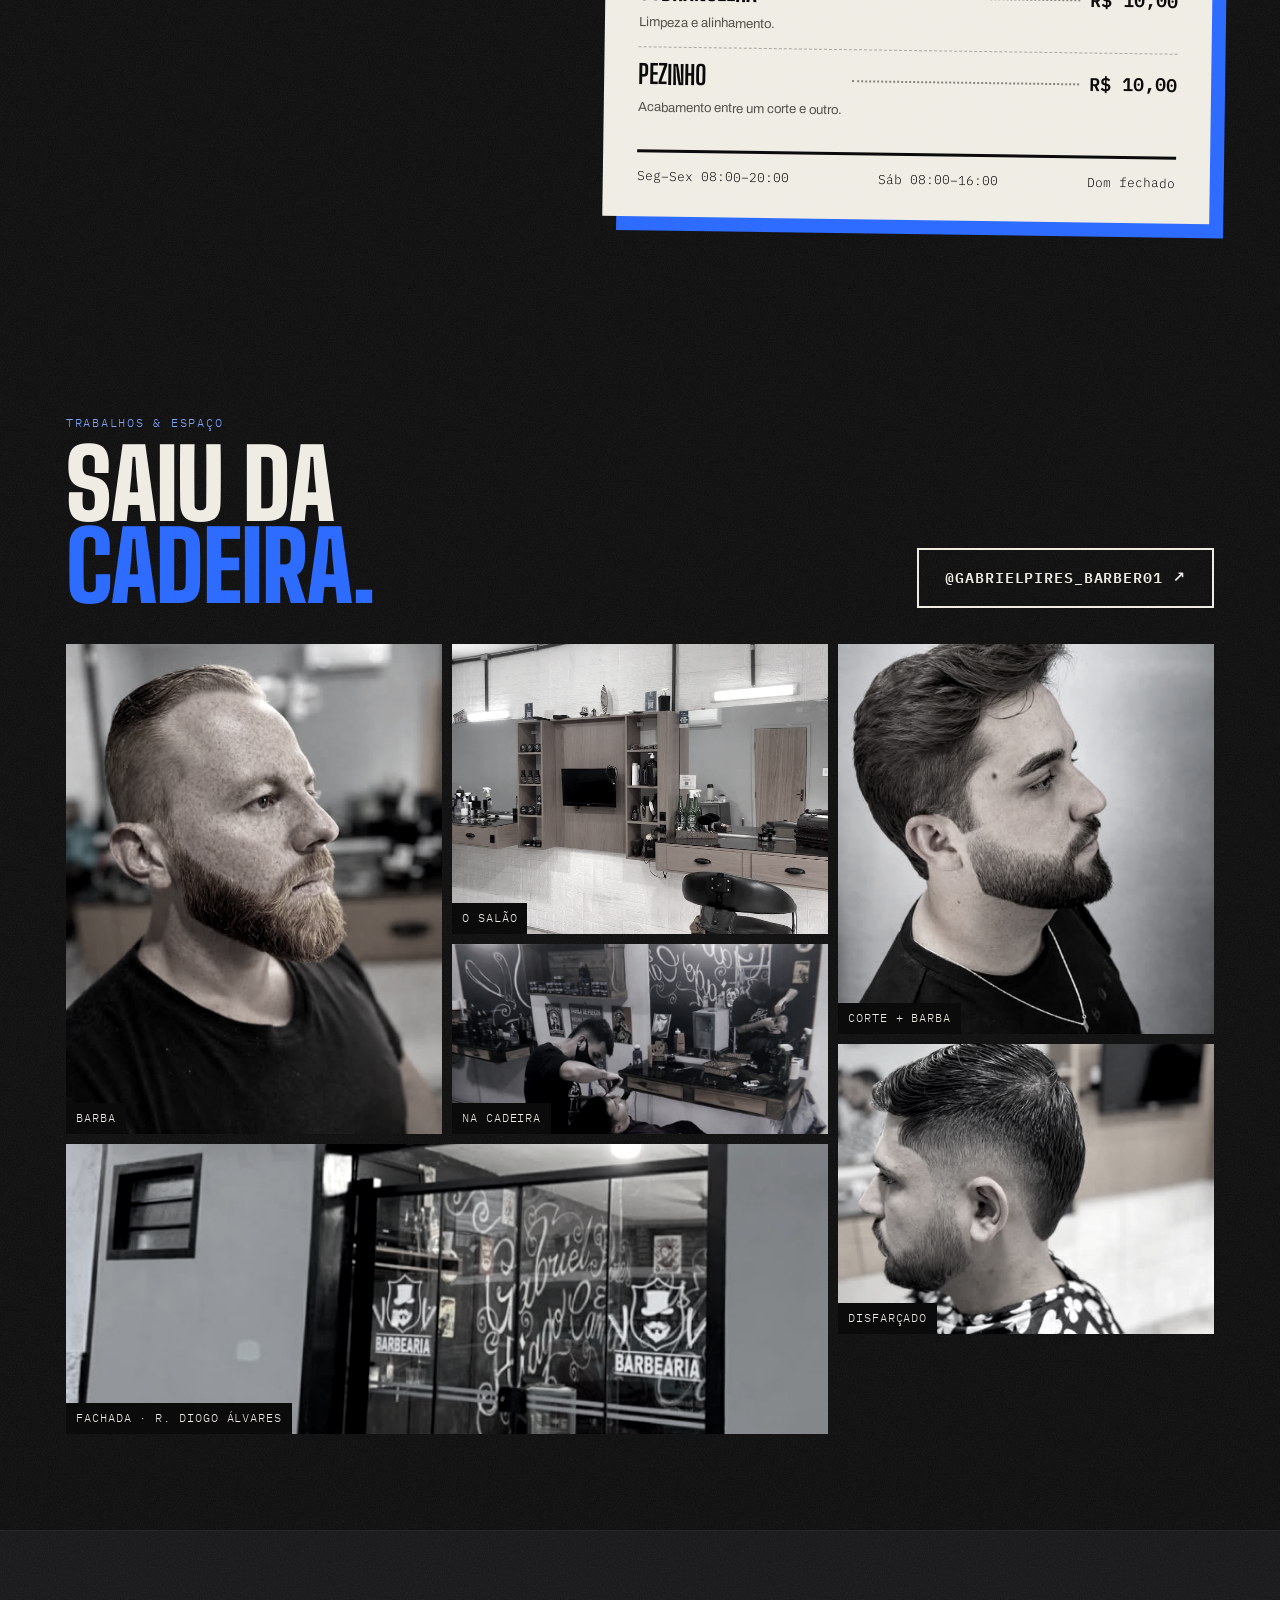
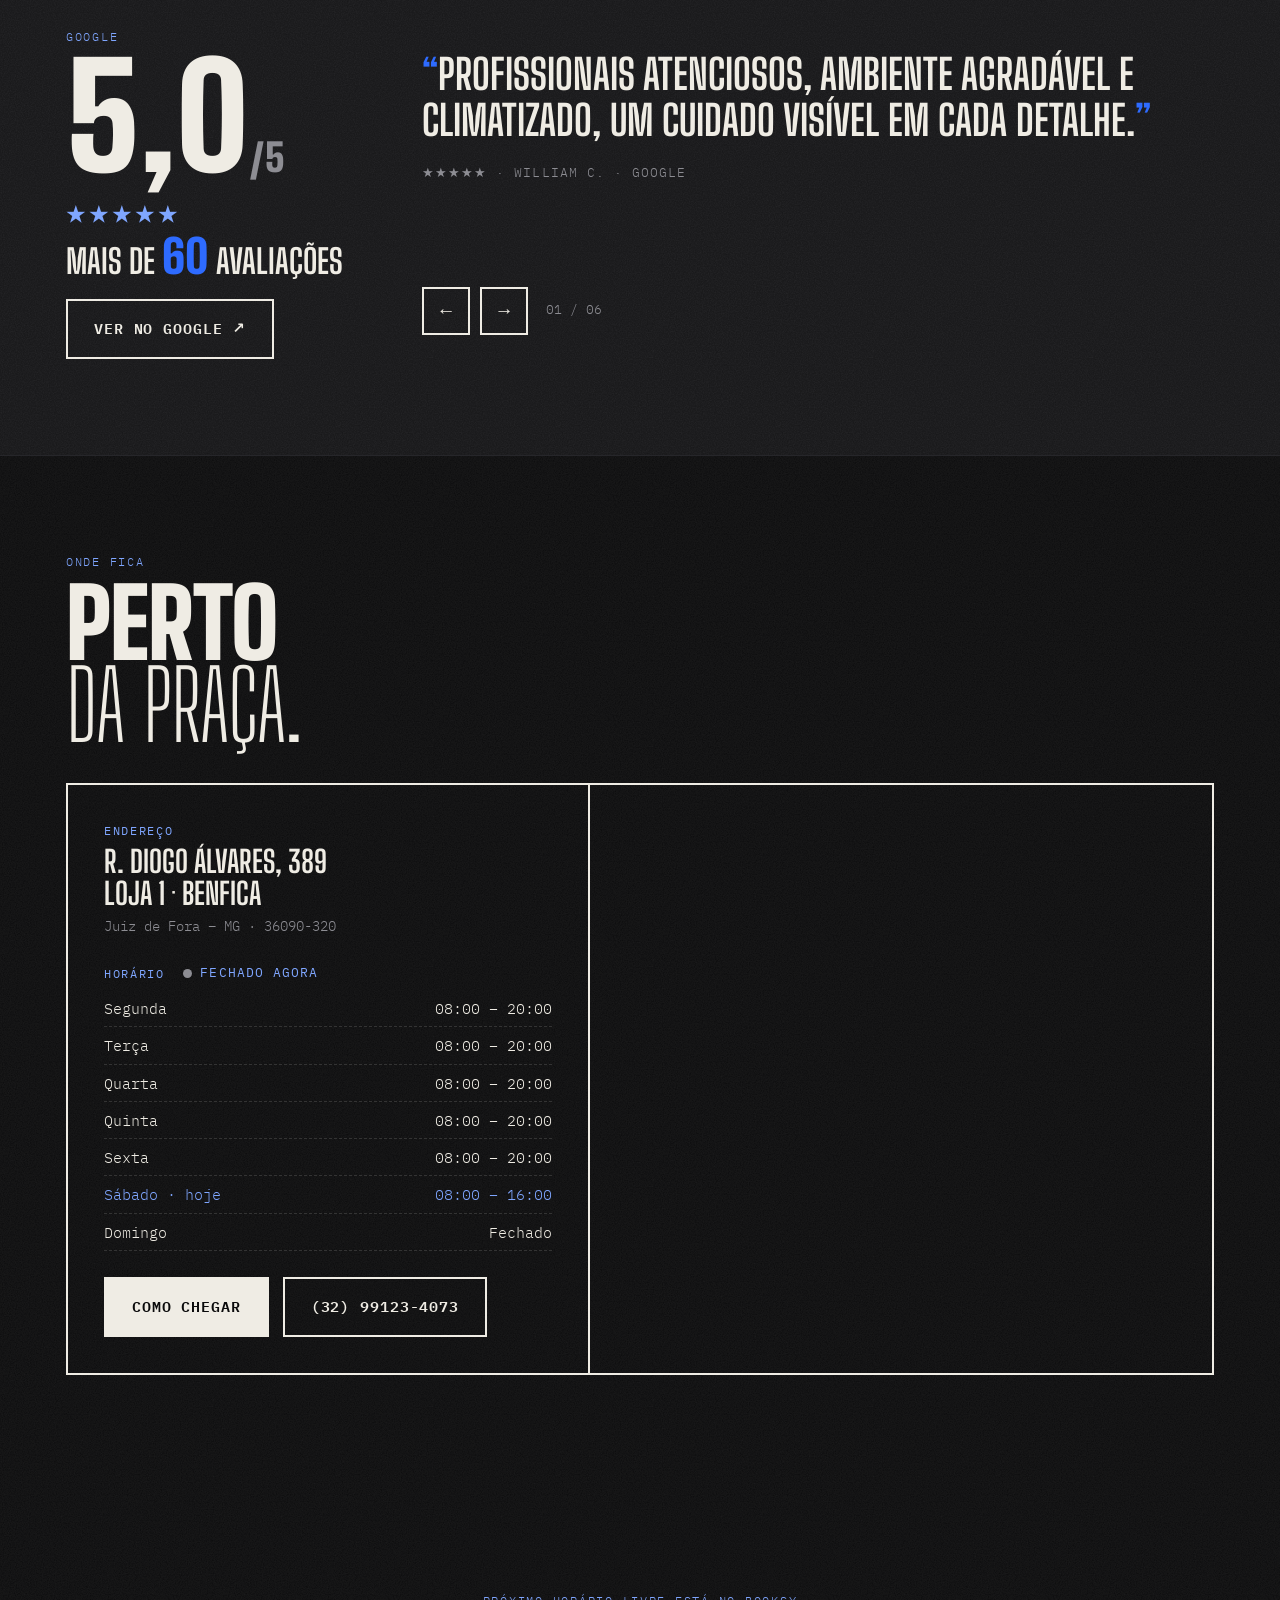
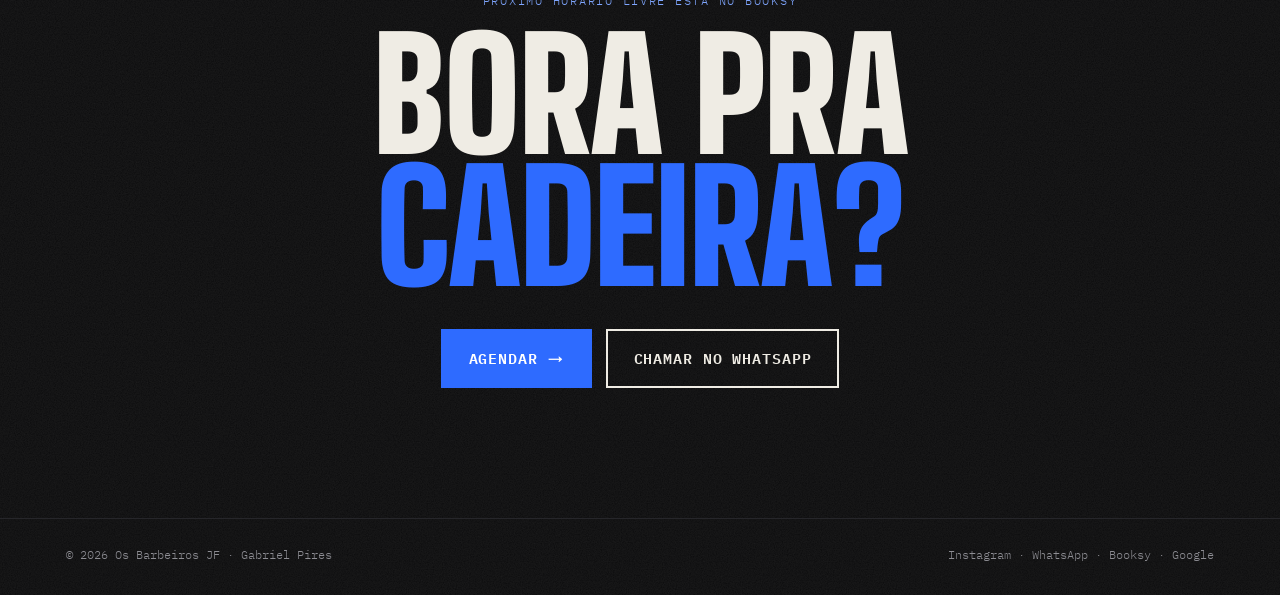
==== commit 814a5a8e: "Topo: botão "Agendar agora" e novo texto de apoio Co-Authored-By: Claude Opus 5.5 <noreply@anthropic" ====
--- a/index.html
+++ b/index.html
@@ -219,9 +219,9 @@
           <span class="linha-entra azul" style="animation-delay:.39s">sem fila.</span>
         </h1>
         <div class="assinatura rotulo linha-entra" style="animation-delay:.55s">Os Barbeiros · Gabriel Pires</div>
-        <p class="lead linha-entra" style="animation-delay:.62s">Barbearia tradicional com estilo moderno. Escolha o horário no Booksy e chegue só na hora de sentar na cadeira.</p>
+        <p class="lead linha-entra" style="animation-delay:.62s">Barbearia tradicional com estilo moderno. Escolha o serviço e o melhor horário pra você em poucos cliques.</p>
         <div class="ctas linha-entra" style="animation-delay:.72s">
-          <a class="btn btn-azul js-booksy" href="#" target="_blank" rel="noopener">Agendar <span class="seta">→</span></a>
+          <a class="btn btn-azul js-booksy" href="#" target="_blank" rel="noopener">Agendar agora <span class="seta">→</span></a>
           <a class="btn btn-vazado js-whatsapp" href="#" target="_blank" rel="noopener">WhatsApp</a>
         </div>
         <div class="fatos linha-entra" style="animation-delay:.85s">
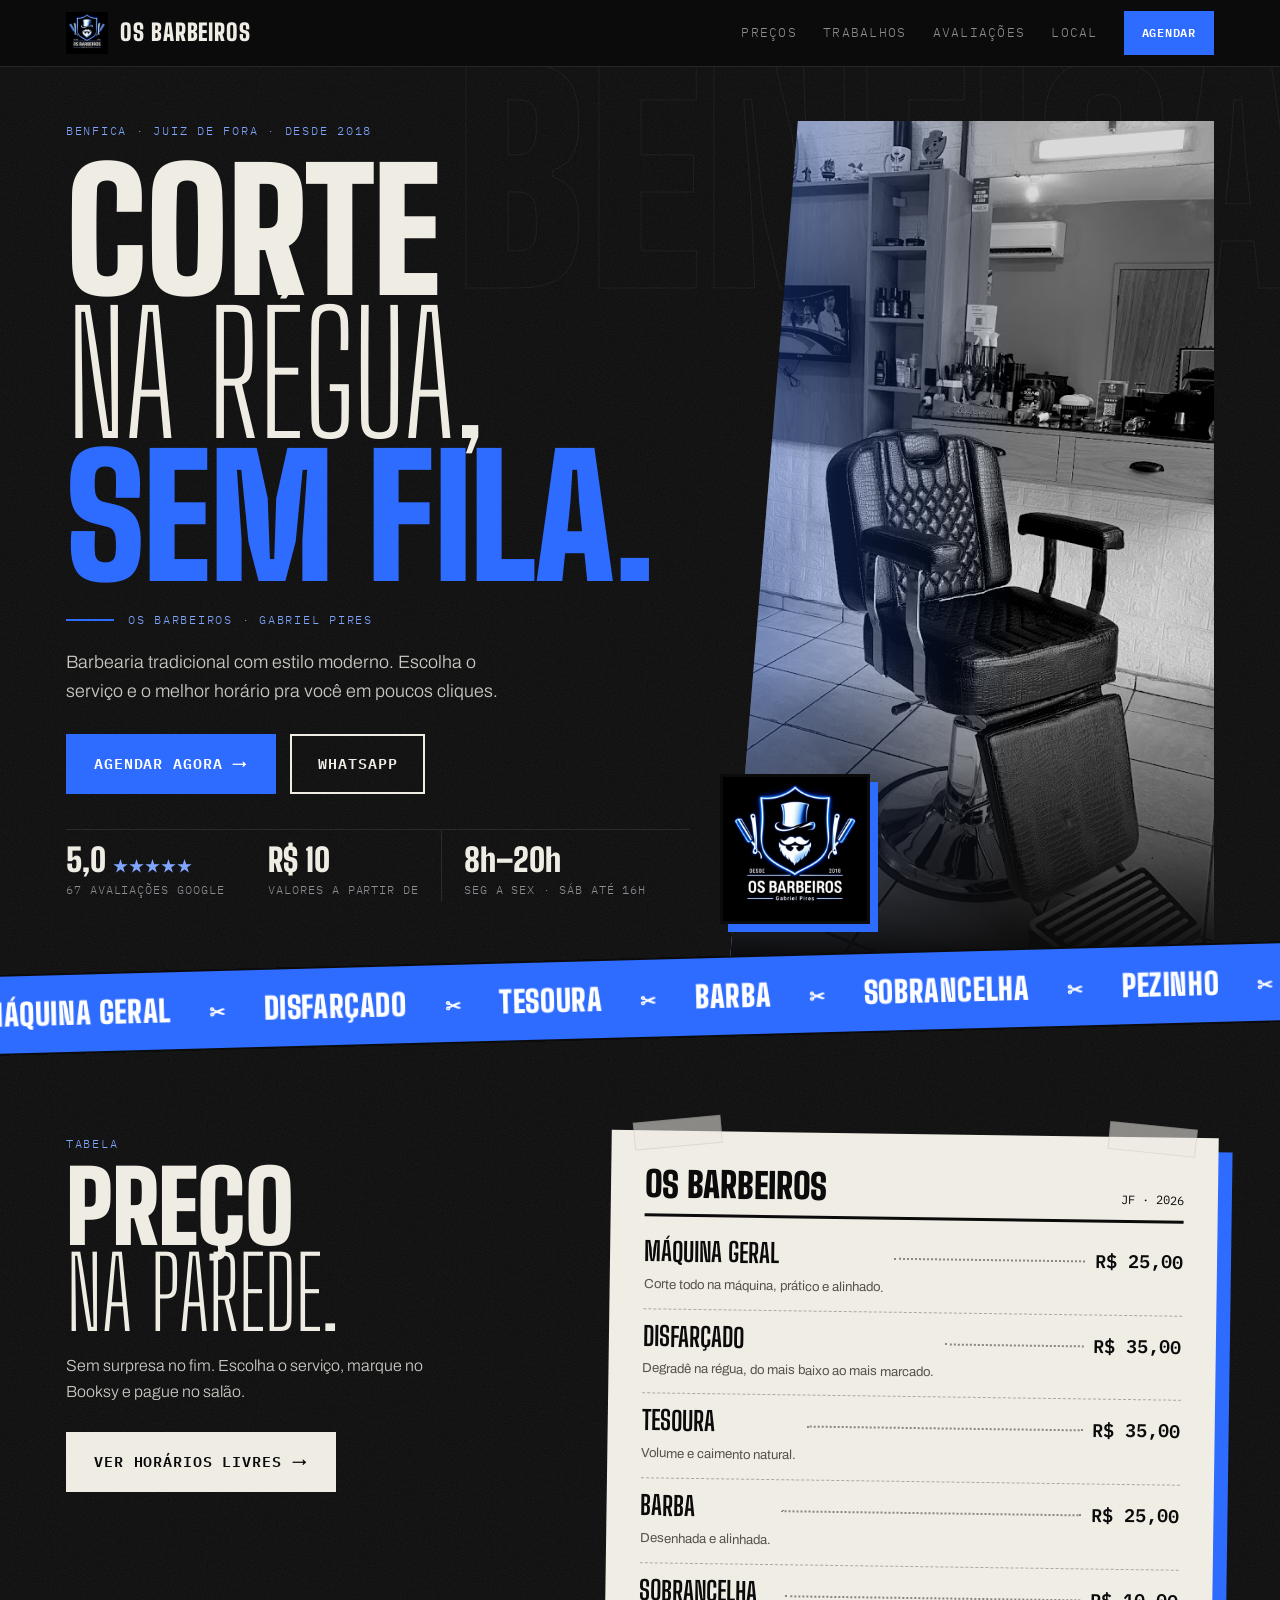
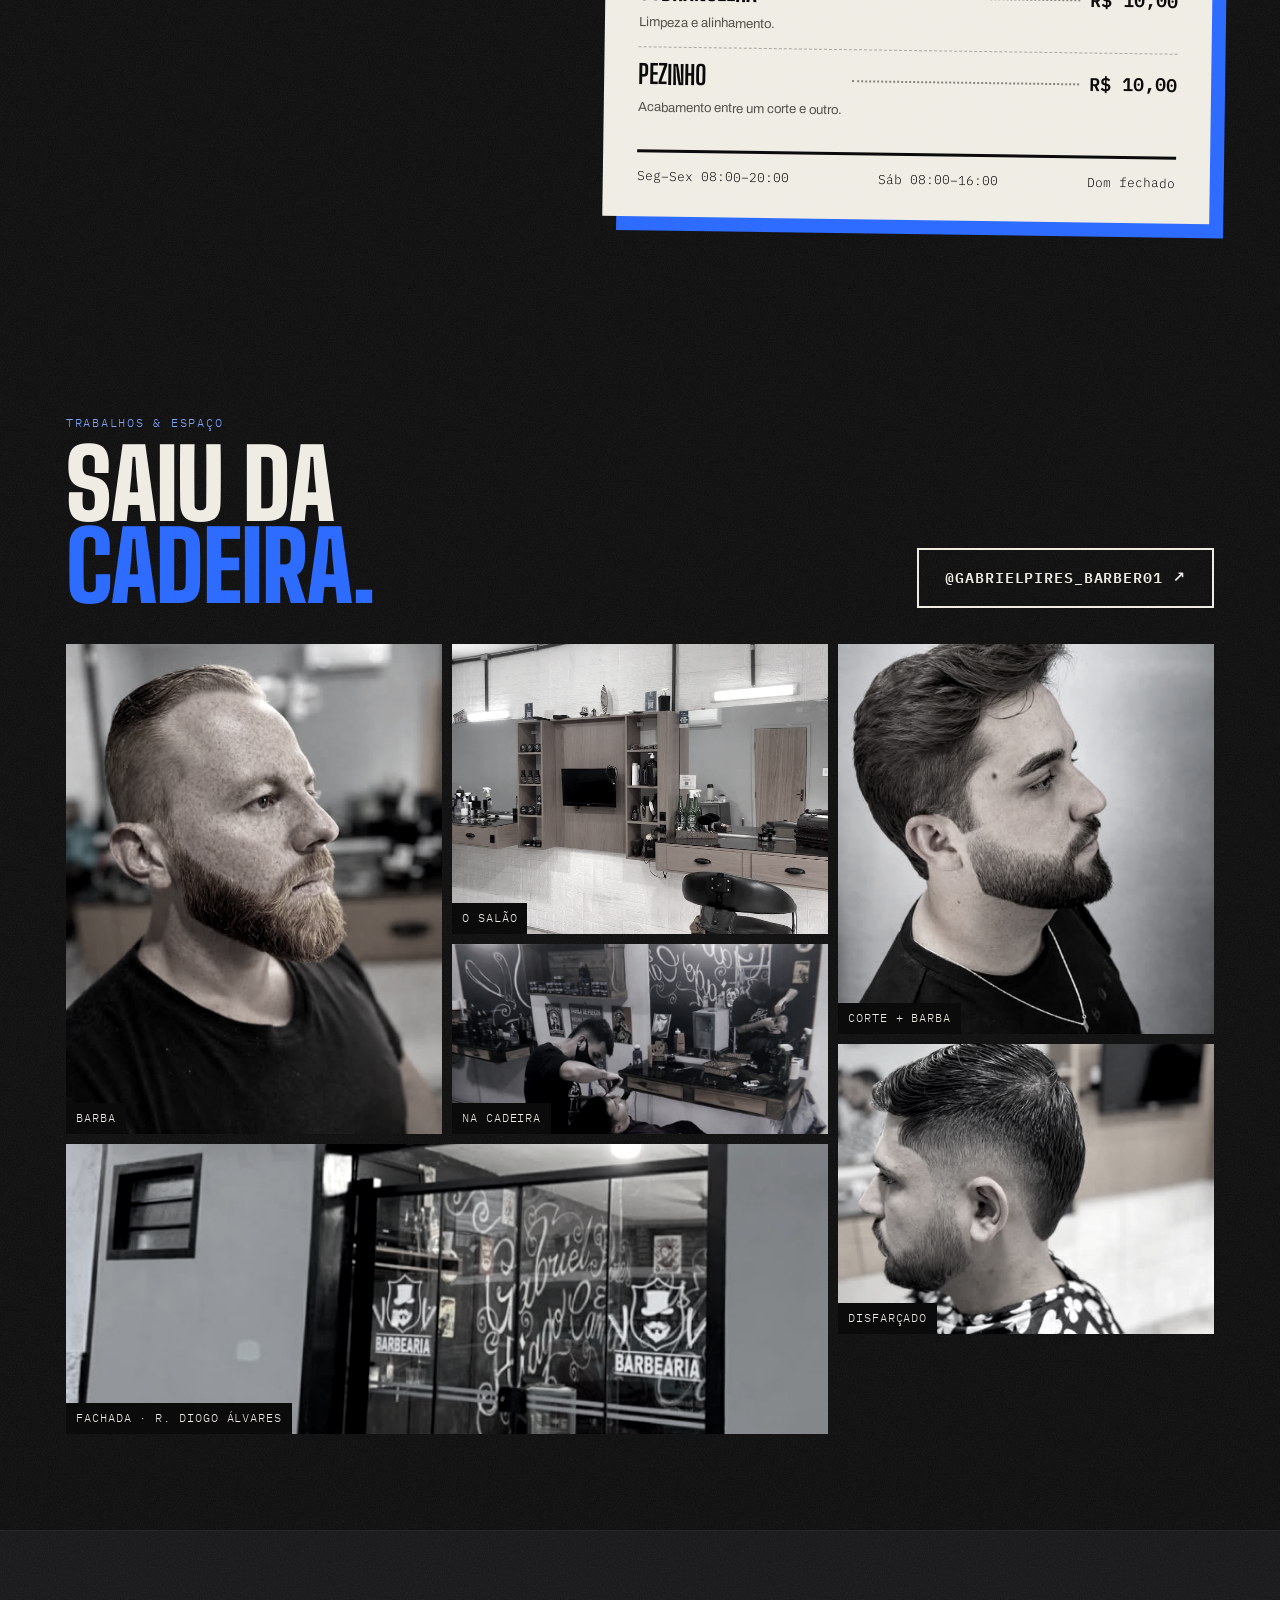
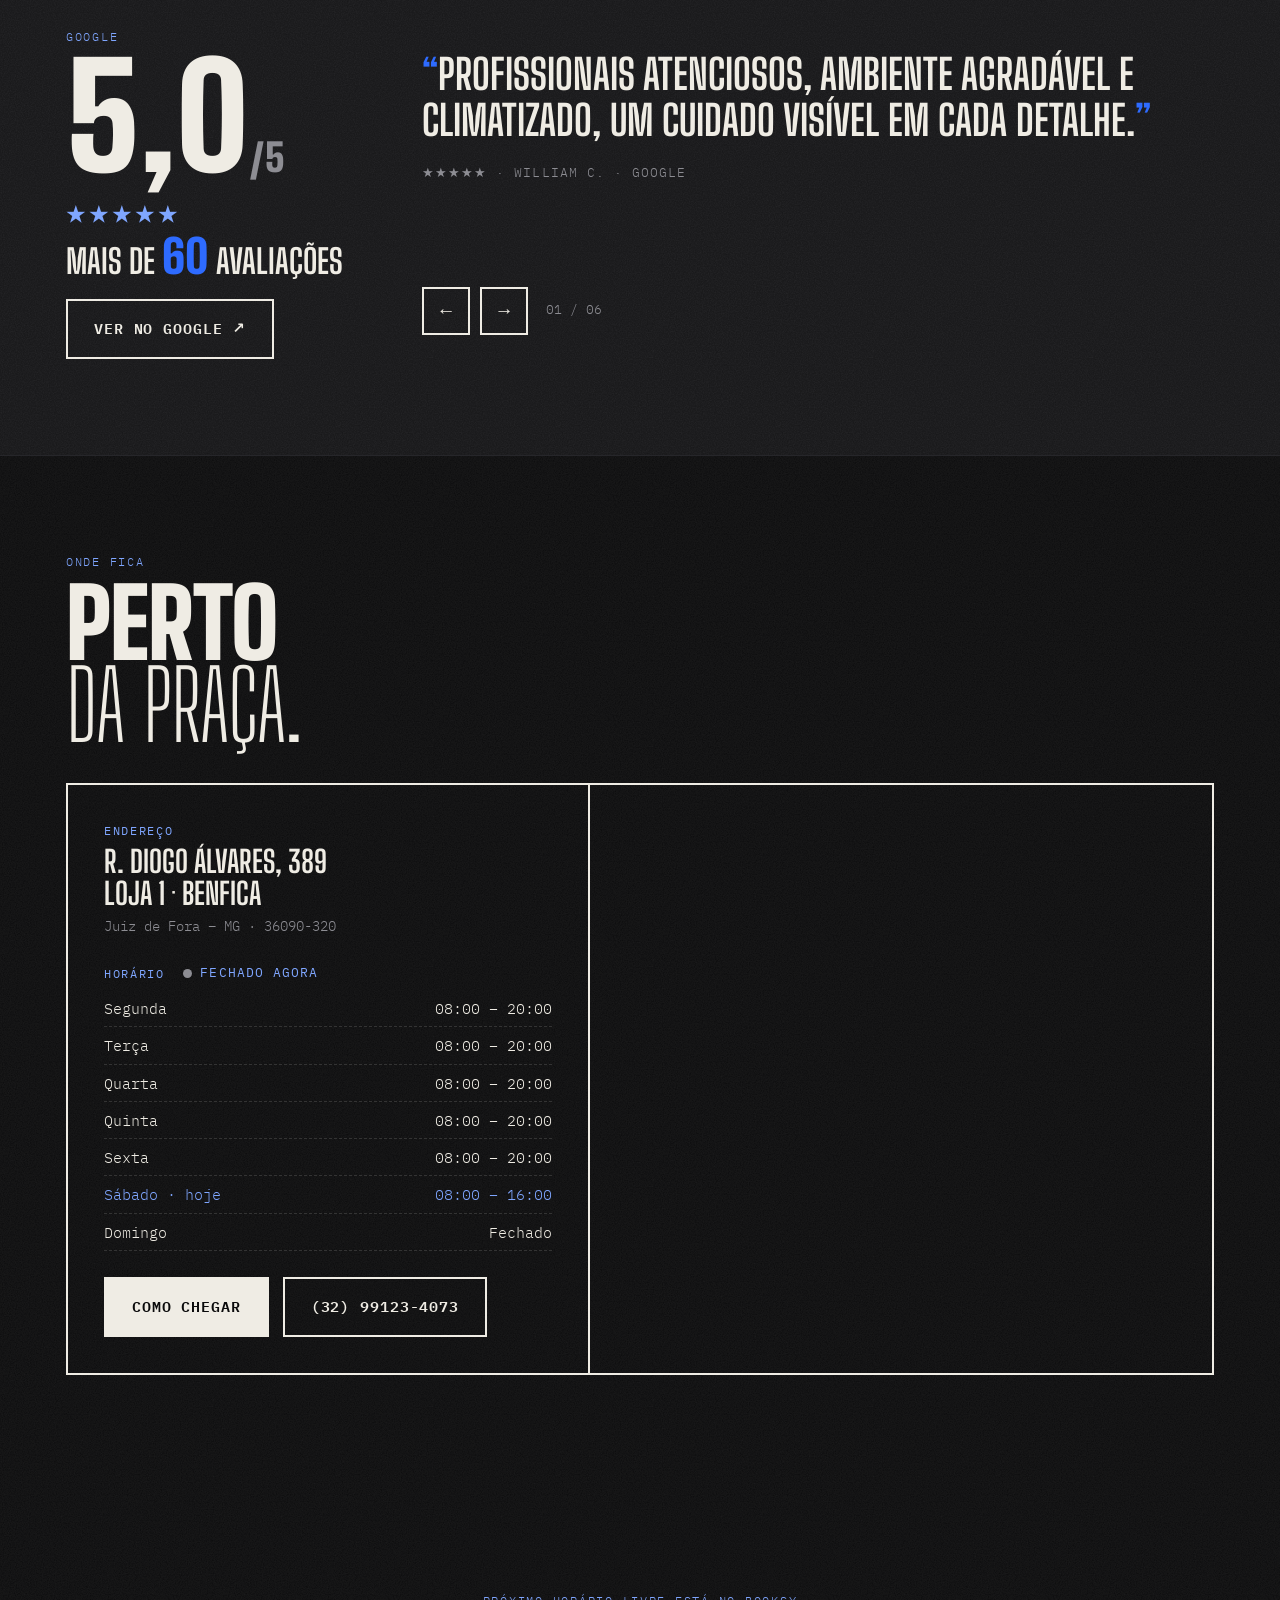
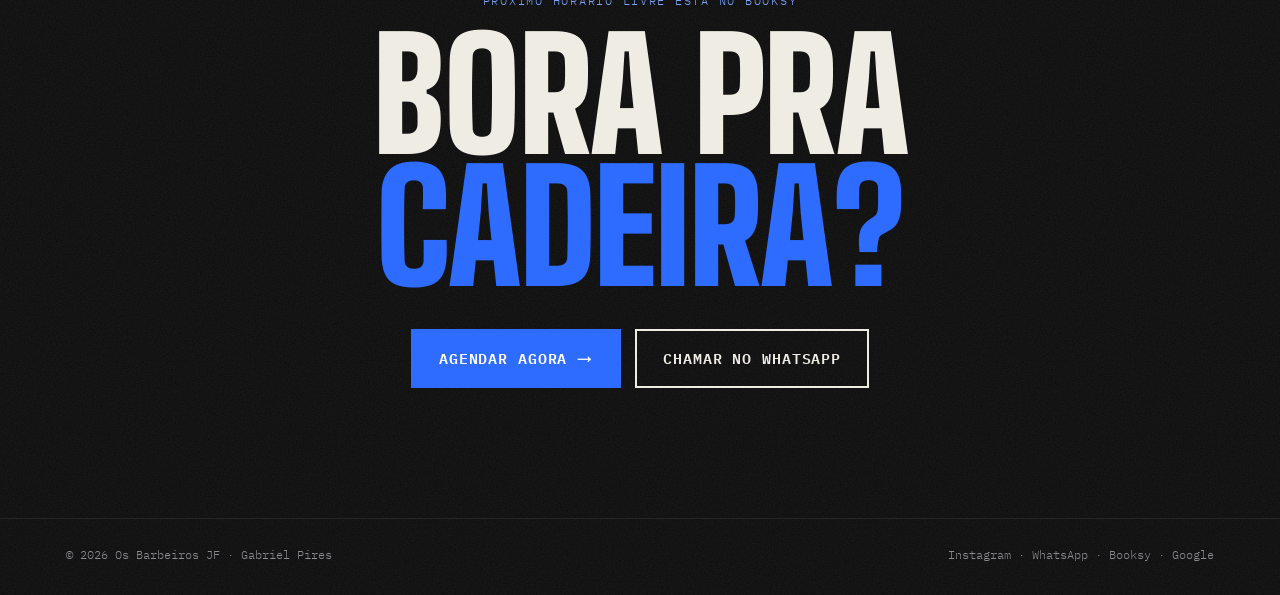
==== commit 6f1ed436: "Fim da página: botão "Agendar agora" Co-Authored-By: Claude Opus 5.5 <noreply@anthropic.com>" ====
--- a/index.html
+++ b/index.html
@@ -321,7 +321,7 @@
       <div class="rotulo">Próximo horário livre está no Booksy</div>
       <h2 class="titulo" style="margin:18px 0 36px">Bora pra<br><span class="azul">cadeira?</span></h2>
       <div class="ctas">
-        <a class="btn btn-azul js-booksy" href="#" target="_blank" rel="noopener">Agendar <span class="seta">→</span></a>
+        <a class="btn btn-azul js-booksy" href="#" target="_blank" rel="noopener">Agendar agora <span class="seta">→</span></a>
         <a class="btn btn-vazado js-whatsapp" href="#" target="_blank" rel="noopener">Chamar no WhatsApp</a>
       </div>
     </div>
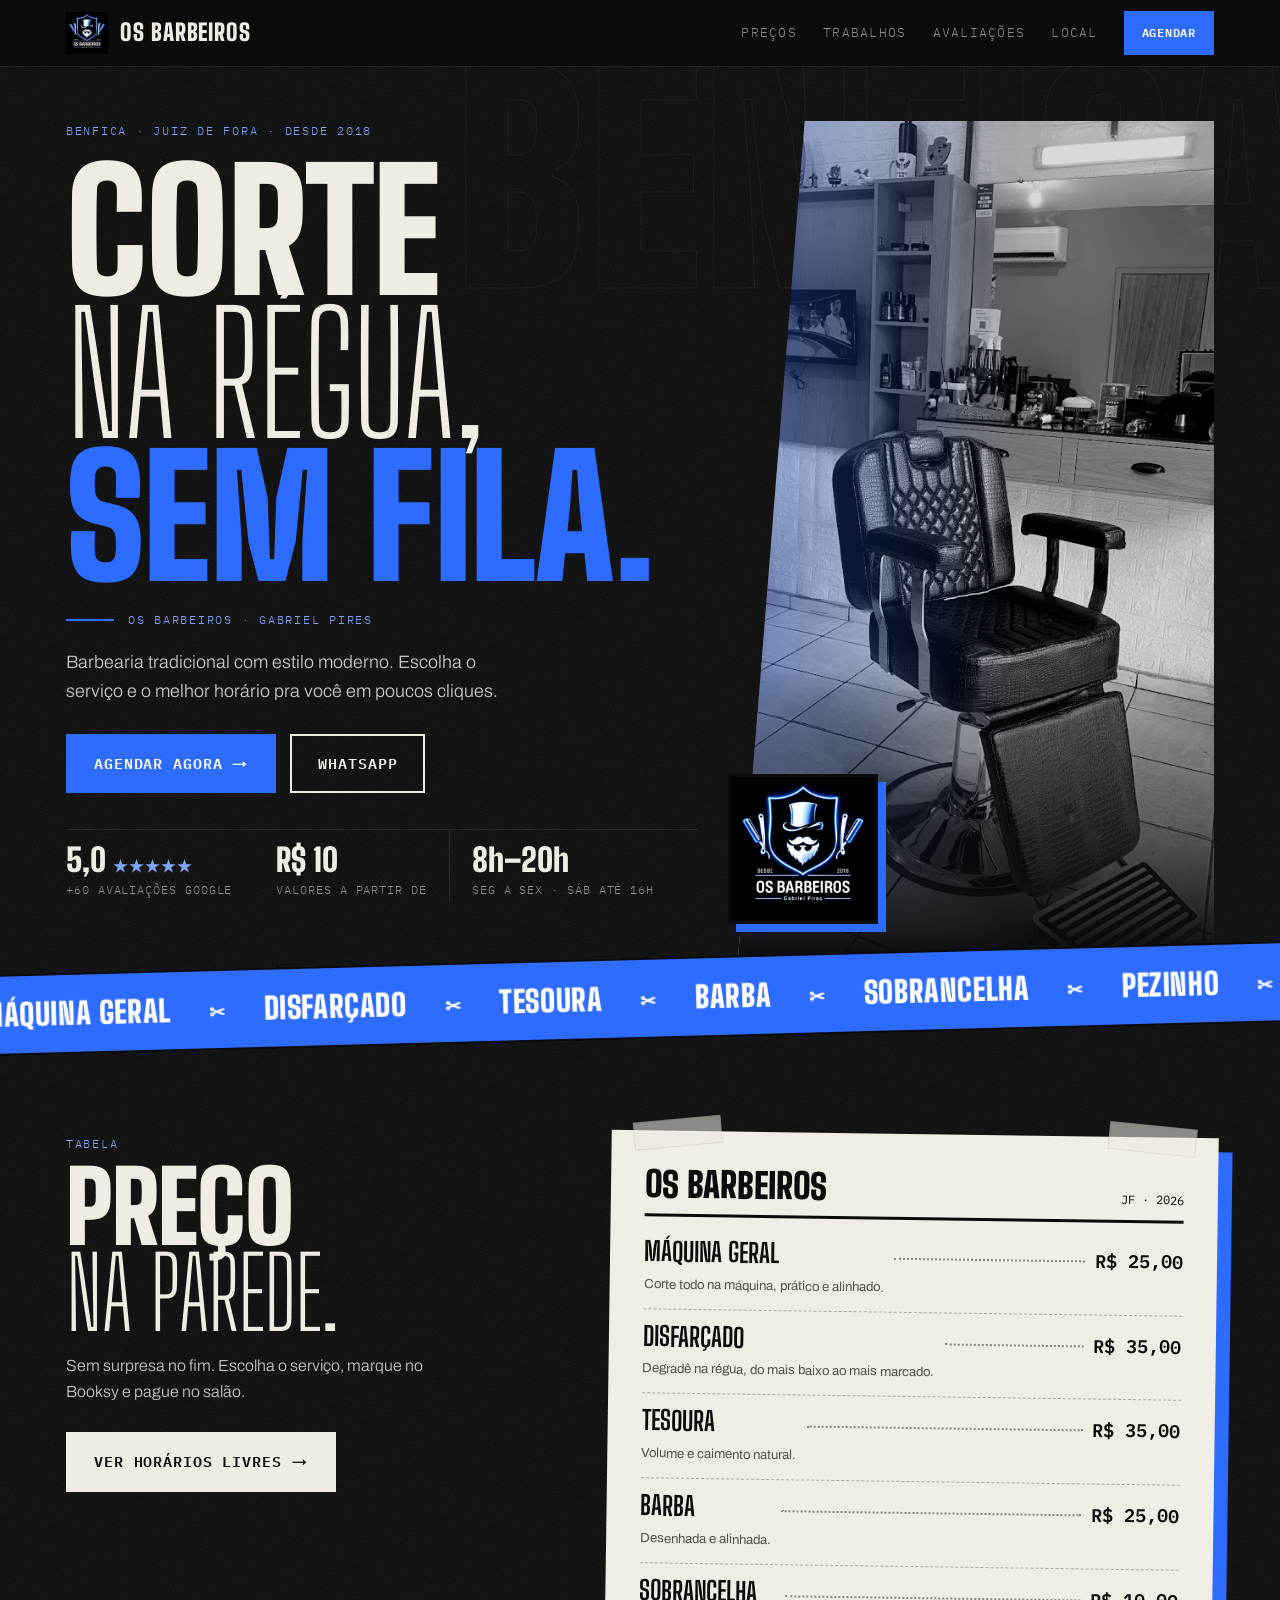
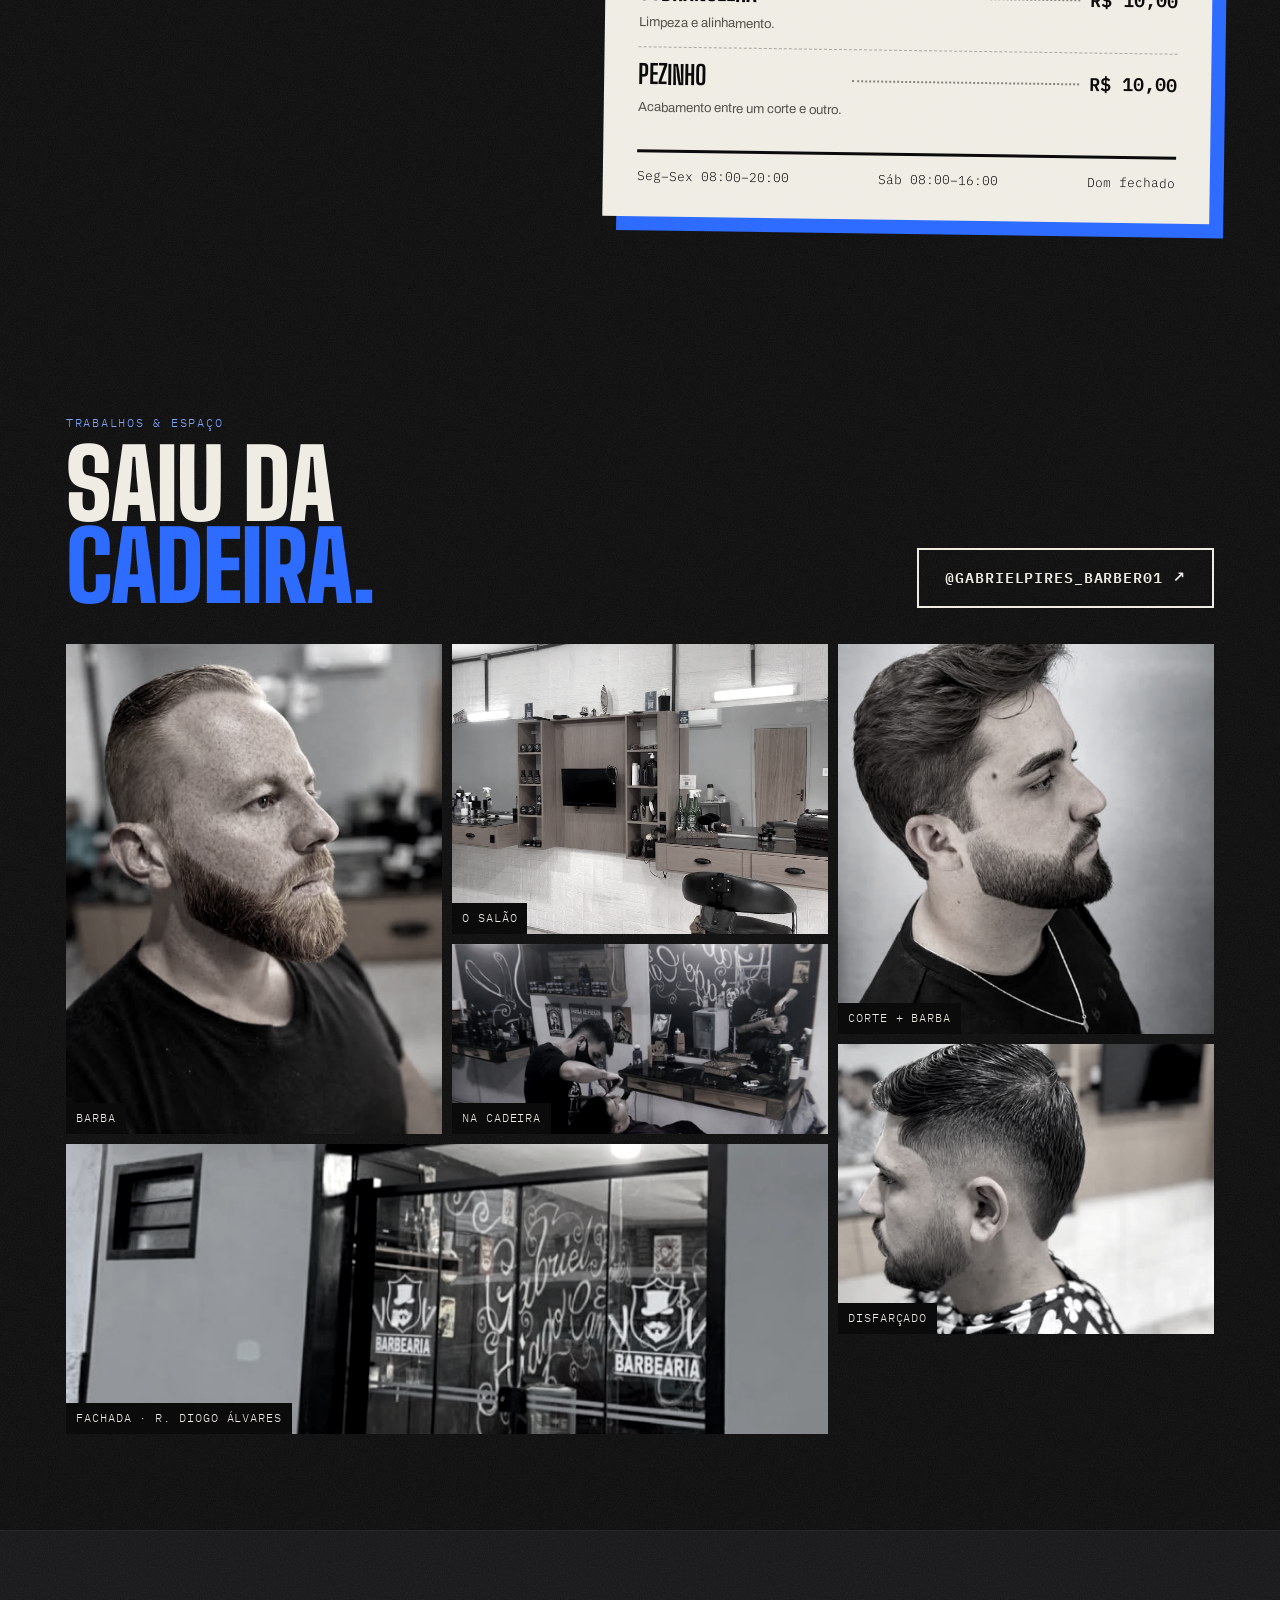
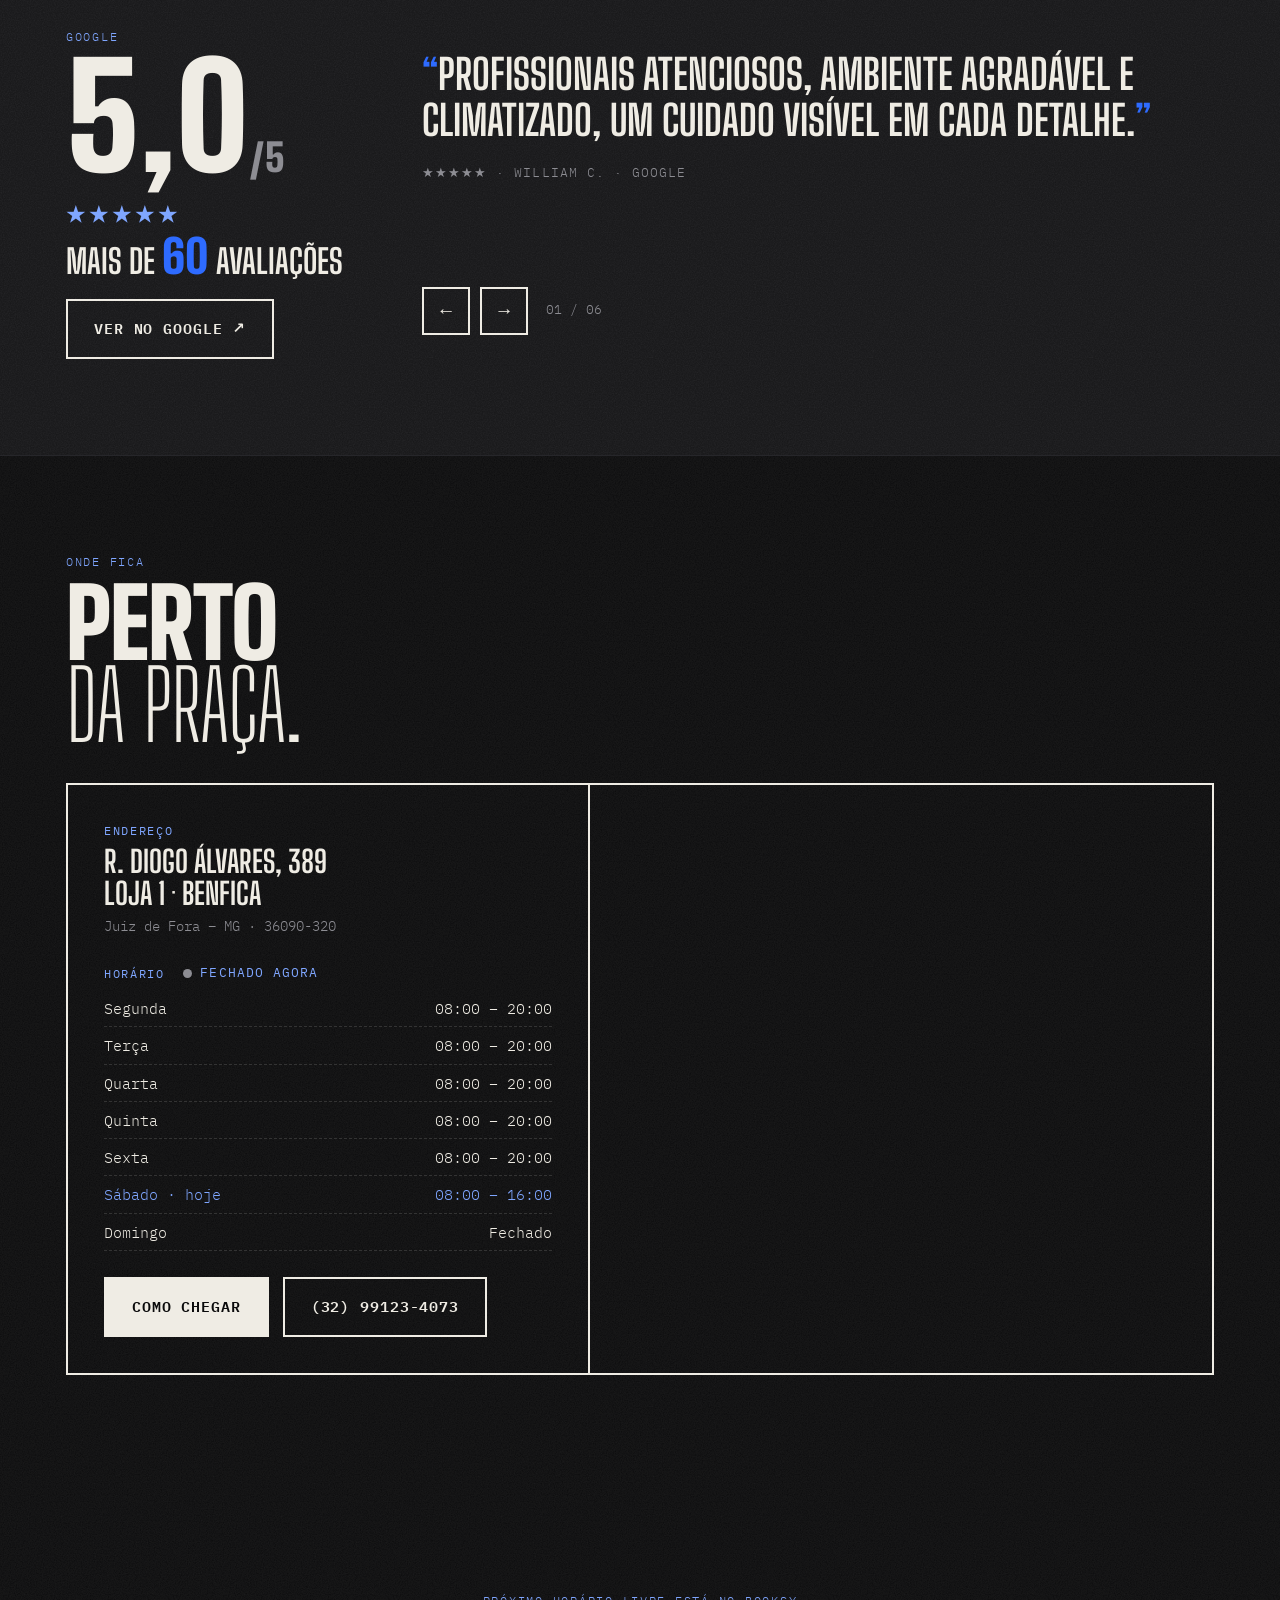
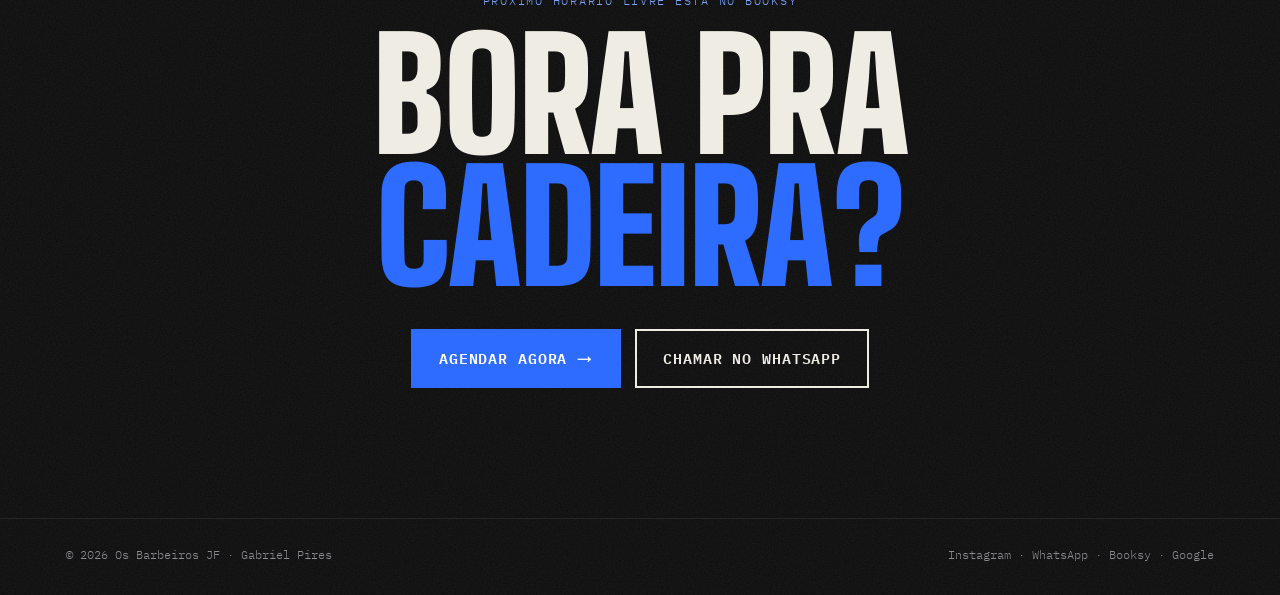
==== commit 2776ebd4: "Topo: "+60 avaliações" Co-Authored-By: Claude Opus 5.5 <noreply@anthropic.com>" ====
--- a/index.html
+++ b/index.html
@@ -225,7 +225,7 @@
           <a class="btn btn-vazado js-whatsapp" href="#" target="_blank" rel="noopener">WhatsApp</a>
         </div>
         <div class="fatos linha-entra" style="animation-delay:.85s">
-          <a class="js-google" href="#" target="_blank" rel="noopener"><div><b>5,0 <span class="estrelas" style="font-size:1rem">★★★★★</span></b><small>67 avaliações Google</small></div></a>
+          <a class="js-google" href="#" target="_blank" rel="noopener"><div><b>5,0 <span class="estrelas" style="font-size:1rem">★★★★★</span></b><small>+60 avaliações Google</small></div></a>
           <div><b>R$ 10</b><small>valores a partir de</small></div>
           <div><b>8h–20h</b><small>seg a sex · sáb até 16h</small></div>
         </div>
